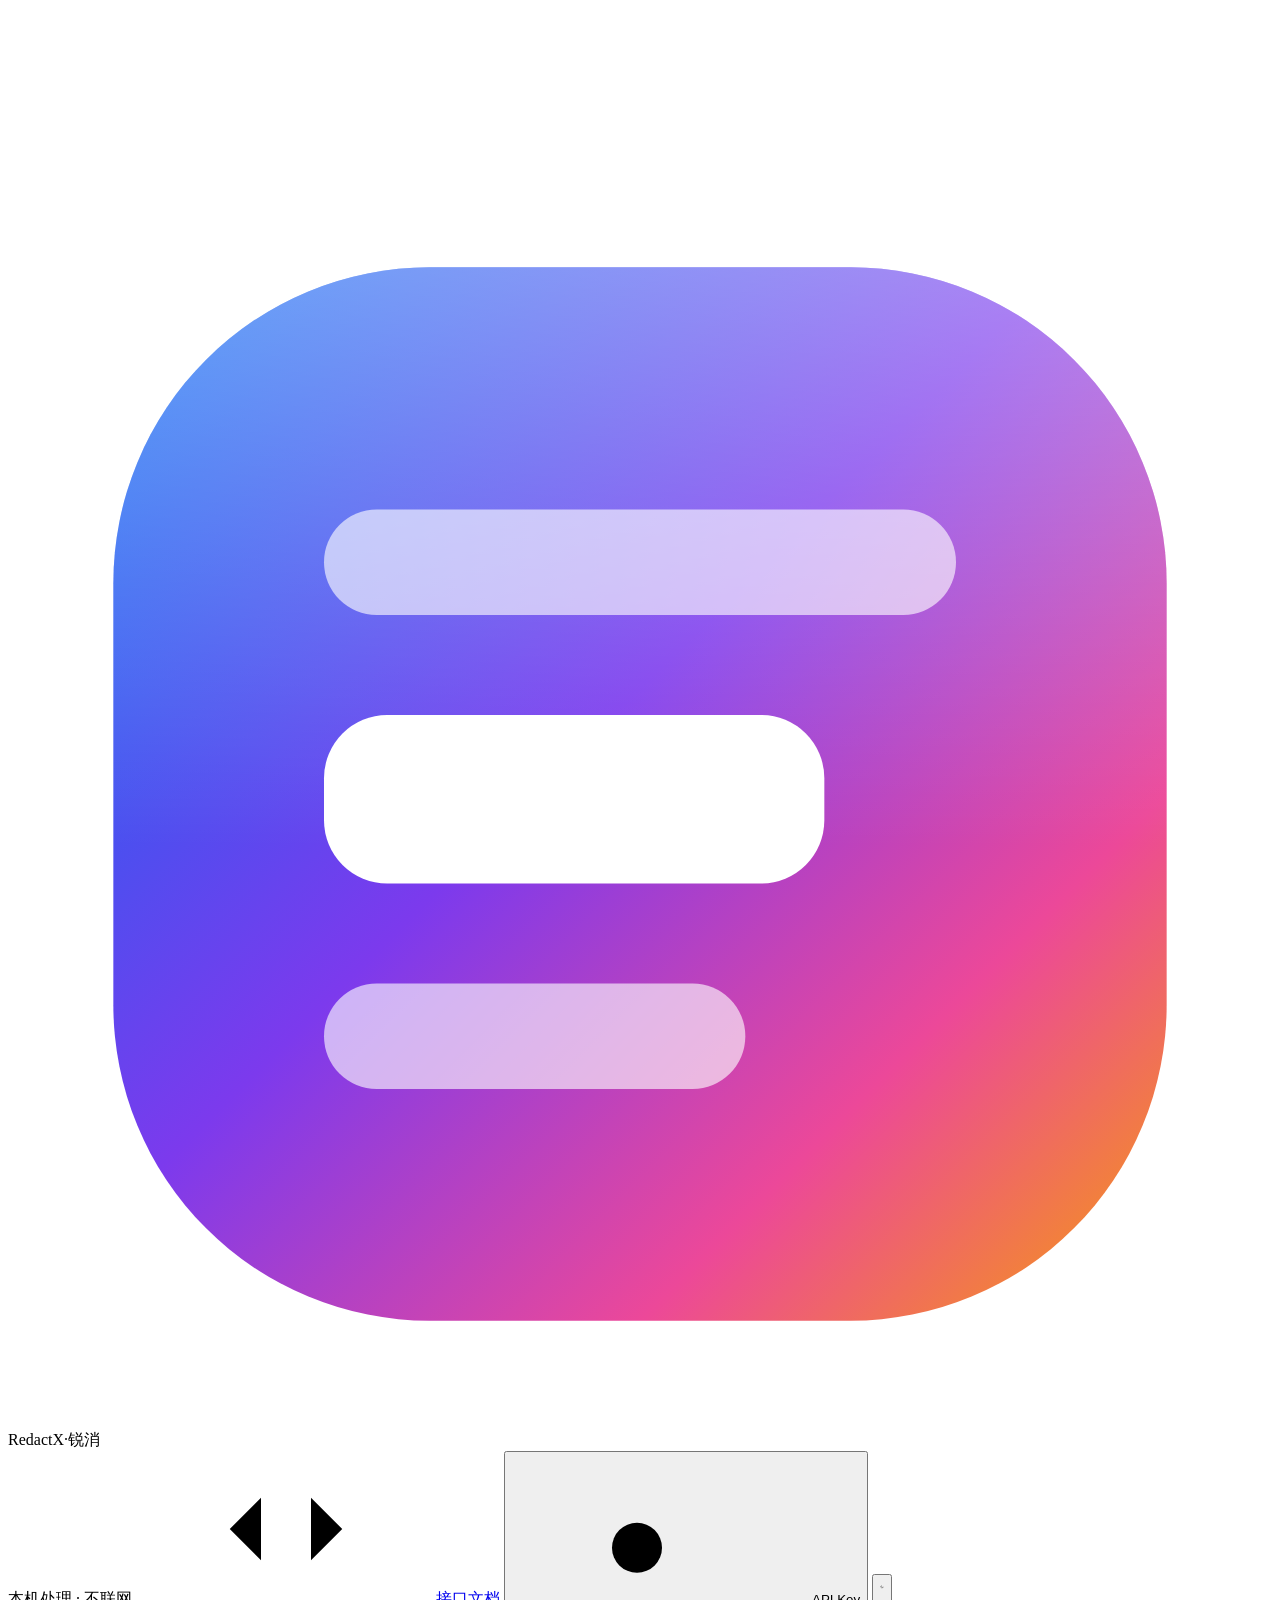
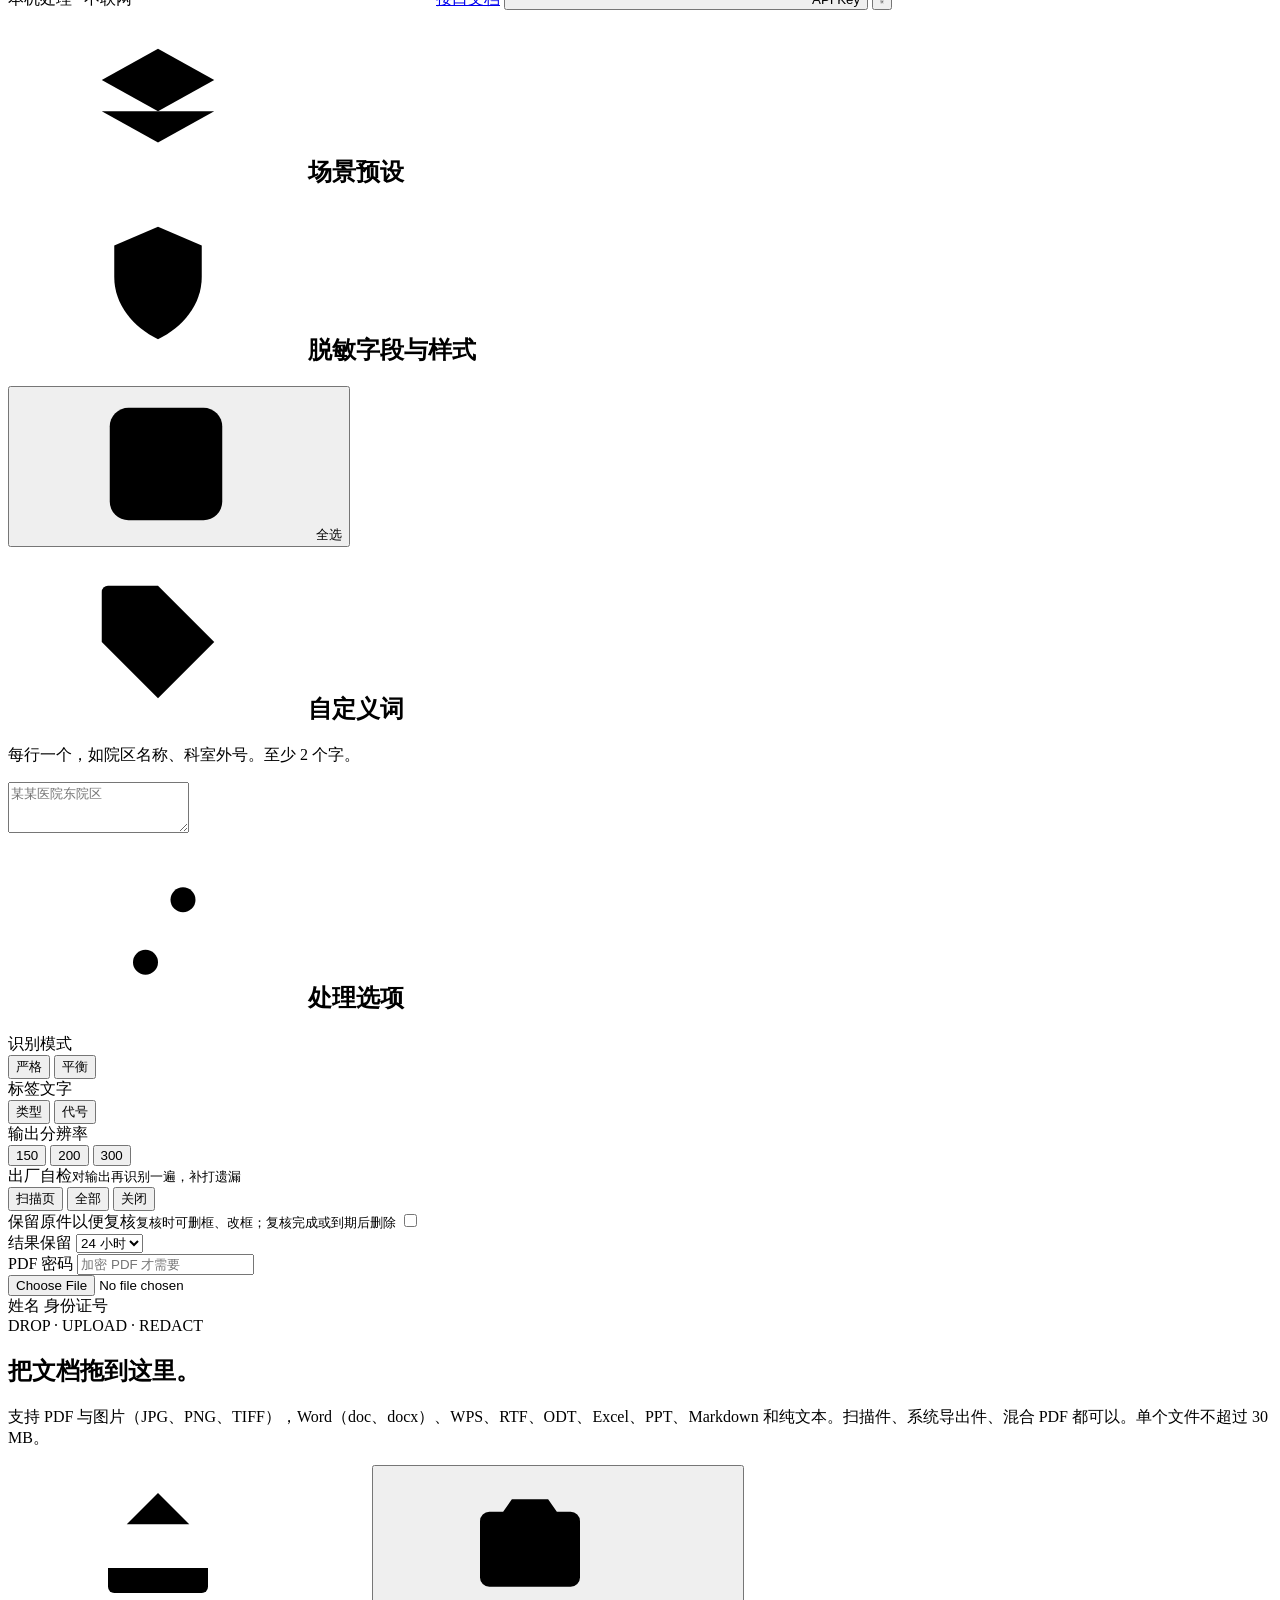
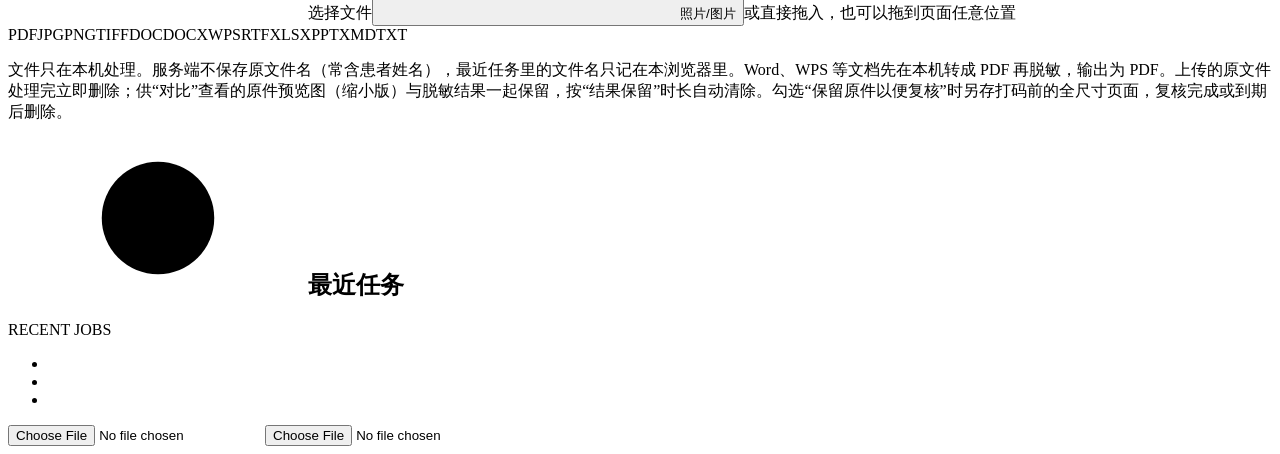
==== web/index.html @ d329d350 "复核栏：快捷键、更多两个小图标移到最右侧 Co-Authored-By: Claude Opus 5.5 <noreply@anthropic.com>" ====
<!doctype html>
<html lang="zh-CN">
<head>
<meta charset="utf-8">
<meta name="viewport" content="width=device-width,initial-scale=1">
<title>锐消 RedactX</title>
<link rel="icon" href="data:image/svg+xml,%3Csvg viewBox='0 0 24 24' xmlns='http://www.w3.org/2000/svg'%3E%3Cdefs%3E%3ClinearGradient id='f-g' x1='2' y1='2' x2='22' y2='22' gradientUnits='userSpaceOnUse'%3E%3Cstop offset='0' stop-color='%230070F3'/%3E%3Cstop offset='.45' stop-color='%237C3AED'/%3E%3Cstop offset='.75' stop-color='%23EC4899'/%3E%3Cstop offset='1' stop-color='%23F59E0B'/%3E%3C/linearGradient%3E%3ClinearGradient id='f-s' x1='12' y1='2' x2='12' y2='13' gradientUnits='userSpaceOnUse'%3E%3Cstop offset='0' stop-color='%23fff' stop-opacity='.38'/%3E%3Cstop offset='1' stop-color='%23fff' stop-opacity='0'/%3E%3C/linearGradient%3E%3C/defs%3E%3Crect x='2' y='2' width='20' height='20' rx='6' fill='url(%23f-g)'/%3E%3Crect x='2' y='2' width='20' height='20' rx='6' fill='url(%23f-s)'/%3E%3Crect x='6' y='6.6' width='12' height='2' rx='1' fill='%23fff' fill-opacity='.62'/%3E%3Crect x='6' y='10.5' width='9.5' height='3.2' rx='1.2' fill='%23fff'/%3E%3Crect x='6' y='15.6' width='8' height='2' rx='1' fill='%23fff' fill-opacity='.62'/%3E%3C/svg%3E">
<script src="/static/theme.js"></script>
<link rel="stylesheet" href="/static/app.css">
</head>
<body>
<!-- 图标：线条风格，随文字颜色变化，不加载外部资源 -->
<svg class="sprite" aria-hidden="true" focusable="false"><defs>
  <symbol id="i-layers" viewBox="0 0 24 24"><path d="M12 3 3 8l9 5 9-5-9-5Z"/><path d="m3 13 9 5 9-5"/></symbol>
  <symbol id="i-shield" viewBox="0 0 24 24"><path d="M12 3 5 6v5c0 4.5 3 8 7 10 4-2 7-5.5 7-10V6l-7-3Z"/><path d="M9 12h6"/></symbol>
  <symbol id="i-tag" viewBox="0 0 24 24"><path d="M3 12V4a1 1 0 0 1 1-1h8l9 9-9 9-9-9Z"/><circle cx="7.5" cy="7.5" r="1.5"/></symbol>
  <symbol id="i-sliders" viewBox="0 0 24 24"><path d="M4 7h10M18 7h2M4 17h4M12 17h8"/><circle cx="16" cy="7" r="2"/><circle cx="10" cy="17" r="2"/></symbol>
  <symbol id="i-chart" viewBox="0 0 24 24"><path d="M5 20V11M12 20V5M19 20v-6M3 20h18"/></symbol>
  <symbol id="i-file" viewBox="0 0 24 24"><path d="M14 3H6a1 1 0 0 0-1 1v16a1 1 0 0 0 1 1h12a1 1 0 0 0 1-1V8l-5-5Z"/><path d="M14 3v5h5"/></symbol>
  <symbol id="i-clock" viewBox="0 0 24 24"><circle cx="12" cy="12" r="9"/><path d="M12 7v5l3 2"/></symbol>
  <symbol id="i-key" viewBox="0 0 24 24"><circle cx="8" cy="15" r="4"/><path d="m11 12 9-9M17 6l3 3M15 8l2 2"/></symbol>
  <symbol id="i-code" viewBox="0 0 24 24"><path d="m8 7-5 5 5 5M16 7l5 5-5 5"/></symbol>
  <symbol id="i-check-all" viewBox="0 0 24 24"><rect x="3" y="3" width="18" height="18" rx="3"/><path d="m8 12 3 3 5-6"/></symbol>
  <symbol id="i-square" viewBox="0 0 24 24"><rect x="3" y="3" width="18" height="18" rx="3"/></symbol>
  <symbol id="i-minus-square" viewBox="0 0 24 24"><rect x="3" y="3" width="18" height="18" rx="3"/><path d="M8 12h8"/></symbol>
  <symbol id="i-upload" viewBox="0 0 24 24"><path d="M12 16V4M7 9l5-5 5 5"/><path d="M4 16v3a1 1 0 0 0 1 1h14a1 1 0 0 0 1-1v-3"/></symbol>
  <symbol id="i-file-plus" viewBox="0 0 24 24"><path d="M14 3H6a1 1 0 0 0-1 1v16a1 1 0 0 0 1 1h12a1 1 0 0 0 1-1V8l-5-5Z"/><path d="M12 11v6M9 14h6"/></symbol>
  <symbol id="i-trash" viewBox="0 0 24 24"><path d="M4 7h16M9 7V4h6v3M6 7l1 13h10l1-13"/></symbol>
  <symbol id="i-download" viewBox="0 0 24 24"><path d="M12 4v12M7 11l5 5 5-5"/><path d="M4 20h16"/></symbol>
  <symbol id="i-eye" viewBox="0 0 24 24"><path d="M2 12s3.5-7 10-7 10 7 10 7-3.5 7-10 7S2 12 2 12Z"/><circle cx="12" cy="12" r="3"/></symbol>
  <symbol id="i-x" viewBox="0 0 24 24"><path d="M6 6l12 12M18 6 6 18"/></symbol>
  <symbol id="i-check" viewBox="0 0 24 24"><path d="m5 12 5 5 9-10"/></symbol>
  <symbol id="i-chev-left" viewBox="0 0 24 24"><path d="m15 6-6 6 6 6"/></symbol>
  <symbol id="i-chev-right" viewBox="0 0 24 24"><path d="m9 6 6 6-6 6"/></symbol>
  <symbol id="i-split" viewBox="0 0 24 24"><path d="m8 8-4 4 4 4M16 8l4 4-4 4"/></symbol>
  <symbol id="i-zoom-in" viewBox="0 0 24 24"><circle cx="11" cy="11" r="7"/><path d="m20 20-4-4M8 11h6M11 8v6"/></symbol>
  <symbol id="i-zoom-out" viewBox="0 0 24 24"><circle cx="11" cy="11" r="7"/><path d="m20 20-4-4M8 11h6"/></symbol>
  <symbol id="i-hand" viewBox="0 0 24 24"><path d="M8 13V5.5a1.5 1.5 0 0 1 3 0V12M11 11.5V4a1.5 1.5 0 0 1 3 0v7.5M14 11.5V5.5a1.5 1.5 0 0 1 3 0V13M17 9.5a1.5 1.5 0 0 1 3 0V15a6 6 0 0 1-6 6h-1.5a6 6 0 0 1-5-2.7L4.2 14a1.6 1.6 0 0 1 2.6-1.8L8 13.5"/></symbol>
  <symbol id="i-edit" viewBox="0 0 24 24"><path d="M4 20h4L18.5 9.5a2.1 2.1 0 0 0-3-3L5 17v3zM13.5 8.5l3 3"/></symbol>
  <symbol id="i-keyboard" viewBox="0 0 24 24"><rect x="3" y="6" width="18" height="12" rx="2"/><path d="M7 10h.01M11 10h.01M15 10h.01M7 14h10"/></symbol>
  <symbol id="i-more" viewBox="0 0 24 24"><path d="M6 12h.01M12 12h.01M18 12h.01" stroke-width="2.6"/></symbol>
  <symbol id="i-lock" viewBox="0 0 24 24"><rect x="5" y="11" width="14" height="9" rx="2"/><path d="M8 11V8a4 4 0 0 1 8 0v3"/></symbol>
  <symbol id="i-plus-square" viewBox="0 0 24 24"><rect x="4" y="4" width="16" height="16" rx="2"/><path d="M12 8.5v7M8.5 12h7"/></symbol>
  <symbol id="i-camera" viewBox="0 0 24 24"><path d="M4 8.5A1.5 1.5 0 0 1 5.5 7h2.2l1.4-2h5.8l1.4 2h2.2A1.5 1.5 0 0 1 20 8.5v9a1.5 1.5 0 0 1-1.5 1.5h-13A1.5 1.5 0 0 1 4 17.5z"/><circle cx="12" cy="12.5" r="3.5"/></symbol>
  <symbol id="i-image" viewBox="0 0 24 24"><rect x="4" y="5" width="16" height="14" rx="2"/><circle cx="9" cy="10" r="1.6"/><path d="M20 16l-4.5-4.5L8 19"/></symbol>
  <symbol id="i-fit" viewBox="0 0 24 24"><path d="M4 9V5a1 1 0 0 1 1-1h4M15 4h4a1 1 0 0 1 1 1v4M20 15v4a1 1 0 0 1-1 1h-4M9 20H5a1 1 0 0 1-1-1v-4"/></symbol>
</defs></svg>
<header class="topbar">
  <div class="brand">
    <svg class="mark" aria-hidden="true" viewBox="0 0 24 24"><defs><linearGradient id="rxl-g" x1="2" y1="2" x2="22" y2="22" gradientUnits="userSpaceOnUse"><stop offset="0" stop-color="#0070F3"/><stop offset=".45" stop-color="#7C3AED"/><stop offset=".75" stop-color="#EC4899"/><stop offset="1" stop-color="#F59E0B"/></linearGradient><linearGradient id="rxl-s" x1="12" y1="2" x2="12" y2="13" gradientUnits="userSpaceOnUse"><stop offset="0" stop-color="#fff" stop-opacity=".38"/><stop offset="1" stop-color="#fff" stop-opacity="0"/></linearGradient></defs><rect x="2" y="2" width="20" height="20" rx="6" fill="url(#rxl-g)"/><rect x="2" y="2" width="20" height="20" rx="6" fill="url(#rxl-s)"/><rect x="6" y="6.6" width="12" height="2" rx="1" fill="#fff" fill-opacity=".62"/><rect x="6" y="10.5" width="9.5" height="3.2" rx="1.2" fill="#fff"/><rect x="6" y="15.6" width="8" height="2" rx="1" fill="#fff" fill-opacity=".62"/></svg>
    <span class="brand-name">RedactX</span><span class="brand-dot" aria-hidden="true">·</span><span class="brand-name">锐消</span><span class="brand-ver num" id="brand-ver" hidden></span>
  </div>
  <div class="topbar-right">
    <span class="chip-local" title="所有识别与打码都在这台机器上完成，不调用外部模型"><i></i>本机处理 · 不联网</span>
    <a class="toplink" href="/docs" target="_blank" rel="noopener" aria-label="接口文档" title="接口文档"><svg class="ic" aria-hidden="true"><use href="#i-code"/></svg><span class="tl-text">接口文档</span></a>
    <button class="nav-btn" id="btn-key" type="button" aria-label="API Key"><svg class="ic" aria-hidden="true"><use href="#i-key"/></svg><i class="key-dot" aria-hidden="true"></i><span id="btn-key-text" class="tl-text">API Key</span></button>
    <button class="theme-btn" id="btn-theme" type="button" aria-label="切换到深色主题" title="切换到深色主题">
      <svg class="i-moon" viewBox="0 0 24 24" fill="none" stroke="currentColor" stroke-width="1.8" stroke-linecap="round" stroke-linejoin="round" aria-hidden="true"><path d="M20 14.5A8 8 0 0 1 9.5 4a8 8 0 1 0 10.5 10.5Z"/></svg>
      <svg class="i-sun" viewBox="0 0 24 24" fill="none" stroke="currentColor" stroke-width="1.8" stroke-linecap="round" aria-hidden="true"><circle cx="12" cy="12" r="4"/><path d="M12 2.5v2M12 19.5v2M4.2 4.2l1.4 1.4M18.4 18.4l1.4 1.4M2.5 12h2M19.5 12h2M4.2 19.8l1.4-1.4M18.4 5.6l1.4-1.4"/></svg>
    </button>
  </div>
</header>

<div class="layout">
  <aside class="settings" aria-label="脱敏设置">
    <section class="panel">
      <h2 data-eyebrow="PRESET"><svg class="ic" aria-hidden="true"><use href="#i-layers"/></svg>场景预设</h2>
      <div class="presets" id="presets" role="radiogroup" aria-label="场景预设" aria-busy="true"><div class="sk-preset" aria-hidden="true"><span class="skel sk-bar"></span><span class="skel sk-line w60"></span><span class="skel sk-line w90"></span></div><div class="sk-preset" aria-hidden="true"><span class="skel sk-bar"></span><span class="skel sk-line w60"></span><span class="skel sk-line w90"></span></div><div class="sk-preset" aria-hidden="true"><span class="skel sk-bar"></span><span class="skel sk-line w60"></span><span class="skel sk-line w90"></span></div><div class="sk-preset" aria-hidden="true"><span class="skel sk-bar"></span><span class="skel sk-line w60"></span><span class="skel sk-line w90"></span></div></div>
    </section>

    <section class="panel">
      <div class="panel-head">
        <h2 data-eyebrow="FIELDS"><svg class="ic" aria-hidden="true"><use href="#i-shield"/></svg>脱敏字段与样式</h2>
        <div class="mini-actions"><button type="button" id="sel-toggle"><svg class="ic" aria-hidden="true"><use href="#i-check-all"/></svg><span class="lb">全选</span></button></div>
      </div>
      <div id="entity-groups" aria-busy="true"><div class="sk-group" aria-hidden="true"><span class="skel sk-line w30"></span><div class="sk-ent"><span class="skel sk-box"></span><span class="skel sk-line w70"></span><span class="skel sk-pill"></span></div><div class="sk-ent"><span class="skel sk-box"></span><span class="skel sk-line w55"></span><span class="skel sk-pill"></span></div><div class="sk-ent"><span class="skel sk-box"></span><span class="skel sk-line w75"></span><span class="skel sk-pill"></span></div><div class="sk-ent"><span class="skel sk-box"></span><span class="skel sk-line w45"></span><span class="skel sk-pill"></span></div><div class="sk-ent"><span class="skel sk-box"></span><span class="skel sk-line w60"></span><span class="skel sk-pill"></span></div><div class="sk-ent"><span class="skel sk-box"></span><span class="skel sk-line w70"></span><span class="skel sk-pill"></span></div><div class="sk-ent"><span class="skel sk-box"></span><span class="skel sk-line w50"></span><span class="skel sk-pill"></span></div><div class="sk-ent"><span class="skel sk-box"></span><span class="skel sk-line w65"></span><span class="skel sk-pill"></span></div></div></div>
    </section>

    <section class="panel">
      <h2 data-eyebrow="CUSTOM"><svg class="ic" aria-hidden="true"><use href="#i-tag"/></svg><label for="custom-words">自定义词</label></h2>
      <p class="hint">每行一个，如院区名称、科室外号。至少 2 个字。</p>
      <textarea id="custom-words" rows="3" placeholder="某某医院东院区"></textarea>
    </section>

    <section class="panel">
      <h2 data-eyebrow="OPTIONS"><svg class="ic" aria-hidden="true"><use href="#i-sliders"/></svg>处理选项</h2>
      <div class="opt-row">
        <span class="opt-label">识别模式</span>
        <div class="seg" id="seg-mode" role="radiogroup" aria-label="识别模式">
          <button type="button" data-v="strict" role="radio">严格</button>
          <button type="button" data-v="balanced" role="radio">平衡</button>
        </div>
      </div>
      <div class="opt-row">
        <span class="opt-label">标签文字</span>
        <div class="seg" id="seg-label" role="radiogroup" aria-label="标签文字">
          <button type="button" data-v="type" role="radio">类型</button>
          <button type="button" data-v="alias" role="radio">代号</button>
        </div>
      </div>
      <div class="opt-row">
        <span class="opt-label">输出分辨率</span>
        <div class="seg" id="seg-dpi" role="radiogroup" aria-label="输出分辨率">
          <button type="button" data-v="150" role="radio">150</button>
          <button type="button" data-v="200" role="radio">200</button>
          <button type="button" data-v="300" role="radio">300</button>
        </div>
      </div>
      <div class="opt-row stack">
        <span class="opt-label">出厂自检<small>对输出再识别一遍，补打遗漏</small></span>
        <div class="seg" id="seg-verify" role="radiogroup" aria-label="出厂自检">
          <button type="button" data-v="auto" role="radio" title="只自检扫描页；文字层页自检要多花数倍时间">扫描页</button>
          <button type="button" data-v="on" role="radio" title="所有页都自检">全部</button>
          <button type="button" data-v="off" role="radio">关闭</button>
        </div>
      </div>
      <label class="opt-row switch-row" for="opt-keep">
        <span class="opt-label">保留原件以便复核<small>复核时可删框、改框；复核完成或到期后删除</small></span>
        <input type="checkbox" id="opt-keep" class="switch">
      </label>
      <div class="opt-row">
        <label class="opt-label" for="opt-retention">结果保留</label>
        <select id="opt-retention">
          <option value="1">1 小时</option>
          <option value="24" selected>24 小时</option>
          <option value="72">3 天</option>
        </select>
      </div>
      <div class="opt-row">
        <label class="opt-label" for="opt-password">PDF 密码</label>
        <input type="password" id="opt-password" autocomplete="off" placeholder="加密 PDF 才需要">
      </div>
    </section>
  </aside>

  <main class="workspace">
    <section id="drop" class="dropzone" tabindex="0" aria-label="上传文件">
      <input type="file" id="file" class="file-input" tabindex="-1" accept=".pdf,.jpg,.jpeg,.png,.tif,.tiff,.bmp,.webp,.doc,.docx,.wps,.rtf,.odt,.xls,.xlsx,.et,.ods,.ppt,.pptx,.dps,.odp,.md,.markdown,.txt,application/pdf,image/*">
      <div class="drop-art" aria-hidden="true">
        <div class="sheet">
          <span class="ln w80"></span>
          <span class="ln w40"></span><span class="pill">姓名</span>
          <span class="ln w60"></span>
          <span class="ln w30"></span><span class="pill">身份证号</span>
          <span class="ln w70"></span>
          <span class="ln w50"></span><span class="hatch"></span>
        </div>
      </div>
      <div class="mesh" aria-hidden="true"></div>
      <div class="drop-text">
        <span class="eyebrow">DROP · UPLOAD · REDACT</span>
        <h1>把文档拖到这里。</h1>
        <p>支持 PDF 与图片（JPG、PNG、TIFF），Word（doc、docx）、WPS、RTF、ODT、Excel、PPT、Markdown 和纯文本。扫描件、系统导出件、混合 PDF 都可以。单个文件不超过 <span id="max-mb" class="num">30</span> MB。</p>
        <div class="cta-row"><label for="file" id="pick" class="btn primary lg" role="button" tabindex="0"><svg class="ic" aria-hidden="true"><use href="#i-upload"/></svg>选择文件</label><button type="button" id="pick-img" class="btn lg touch-only" aria-haspopup="dialog"><svg class="ic" aria-hidden="true"><use href="#i-camera"/></svg>照片/图片</button><span class="cta-hint">或直接拖入，也可以拖到页面任意位置</span></div>
        <div class="formats" aria-hidden="true"><span>PDF</span><span>JPG</span><span>PNG</span><span>TIFF</span><span>DOC</span><span>DOCX</span><span>WPS</span><span>RTF</span><span>XLSX</span><span>PPTX</span><span>MD</span><span>TXT</span></div>
        <p class="drop-note">文件只在本机处理。服务端不保存原文件名（常含患者姓名），最近任务里的文件名只记在本浏览器里。Word、WPS 等文档先在本机转成 PDF 再脱敏，输出为 PDF。上传的原文件处理完立即删除；供“对比”查看的原件预览图（缩小版）与脱敏结果一起保留，按“结果保留”时长自动清除。勾选“保留原件以便复核”时另存打码前的全尺寸页面，复核完成或到期后删除。</p>
      </div>
    </section>

    <section id="job" class="job" hidden>
      <div class="job-head">
        <div class="job-title">
          <span class="file-kind" id="job-kind">PDF</span>
          <div class="job-info">
            <div class="job-name" id="job-name">—</div>
            <div class="job-meta" id="job-meta">—</div>
          </div>
        </div>
        <div class="job-actions">
          <button type="button" class="btn ghost" id="btn-new"><svg class="ic" aria-hidden="true"><use href="#i-file-plus"/></svg>处理新文件</button>
          <button type="button" class="btn ghost danger" id="btn-delete" hidden><svg class="ic" aria-hidden="true"><use href="#i-trash"/></svg>删除结果</button>
          <a class="btn primary" id="btn-download" hidden><svg class="ic" aria-hidden="true"><use href="#i-download"/></svg>下载脱敏文件</a>
        </div>
      </div>

      <div class="progress" id="progress">
        <div class="progress-bar"><span id="progress-fill"></span></div>
        <div class="progress-text"><span id="progress-msg">上传中</span><span id="progress-pct" class="num">0%</span></div>
      </div>

      <div class="alert" id="job-error" role="alert" hidden></div>

      <div class="result" id="result" hidden>
        <div class="viewer-bar">
          <div class="seg" id="seg-view" role="radiogroup" aria-label="查看方式">
            <button type="button" data-v="compare" role="radio">对比</button>
            <button type="button" data-v="after" role="radio">脱敏后</button>
            <button type="button" data-v="before" role="radio">原件</button>
          </div>
          <label class="check-inline"><input type="checkbox" id="show-boxes" checked> 显示遮盖框</label>
          <button type="button" class="btn ghost sm" id="btn-review" aria-pressed="false"><svg class="ic" aria-hidden="true"><use href="#i-edit"/></svg>复核</button>
          <div class="pager">
            <button type="button" class="icon-btn" id="pg-prev" aria-label="上一页"><svg class="ic" aria-hidden="true"><use href="#i-chev-left"/></svg></button>
            <span class="num" id="pg-label">1 / 1</span>
            <button type="button" class="icon-btn" id="pg-next" aria-label="下一页"><svg class="ic" aria-hidden="true"><use href="#i-chev-right"/></svg></button>
          </div>
        </div>
        <div class="review-bar" id="review-bar" hidden>
          <div class="rv-row">
            <div class="rv-status">
              <span class="rv-mode" id="rv-mode" tabindex="0"><svg class="ic" aria-hidden="true"><use href="#i-edit"/></svg><span id="rv-mode-text">可删改</span></span>
              <span class="rv-hint" id="rv-hint"></span>
              <span class="rv-dirty" id="rv-dirty" aria-live="polite"></span>
            </div>
          </div>
          <div class="rv-row rv-row2">
            <label class="rv-type"><span id="rv-type-label">新框类型</span><select id="rv-type"></select></label>
            <button type="button" class="btn ghost sm danger" id="rv-del" aria-disabled="true"><svg class="ic" aria-hidden="true"><use href="#i-trash"/></svg>删除所选</button>
            <span class="rv-break" aria-hidden="true"></span>
            <button type="button" class="btn ghost sm" id="rv-finish" aria-label="完成复核" hidden title="删除为复核保留的打码前页面；之后只能加框，不能再删框、改框"><svg class="ic" aria-hidden="true"><use href="#i-check-all"/></svg><span class="rv-fin-text">完成复核</span></button>
            <span class="rv-sep" aria-hidden="true"></span>
            <button type="button" class="btn ghost sm" id="rv-cancel"><svg class="ic" aria-hidden="true"><use href="#i-x"/></svg>放弃修改</button>
            <button type="button" class="btn primary sm" id="rv-save" aria-label="保存并重新打码" disabled><svg class="ic" aria-hidden="true"><use href="#i-check"/></svg><span>保存<span class="rv-long">并重新打码</span></span></button>
            <button type="button" class="icon-btn sm" id="rv-keys" aria-label="快捷键" aria-haspopup="dialog" aria-expanded="false" title="快捷键"><svg class="ic" aria-hidden="true"><use href="#i-keyboard"/></svg></button>
            <button type="button" class="icon-btn sm" id="rv-more" aria-label="更多操作" aria-haspopup="menu" aria-expanded="false" title="更多操作"><svg class="ic" aria-hidden="true"><use href="#i-more"/></svg></button>
          </div>
          <div class="rv-pop" id="rv-keys-pop" role="dialog" aria-label="复核快捷键" hidden>
            <dl class="kbd-list">
              <dt>拖动</dt><dd>画新框</dd>
              <dt>点选</dt><dd>选中框，拖动移动、右下角调整大小</dd>
              <dt><kbd>Tab</kbd> <kbd>⇧</kbd><kbd>Tab</kbd></dt><dd>切换本页的框</dd>
              <dt><kbd>[</kbd> <kbd>]</kbd></dt><dd>切换类型（选中框时改它的类型）</dd>
              <dt><kbd>←</kbd><kbd>→</kbd><kbd>↑</kbd><kbd>↓</kbd></dt><dd>微调所选框，按住 <kbd>⇧</kbd> 移动更多</dd>
              <dt><kbd>Delete</kbd></dt><dd>删除所选框</dd>
              <dt><kbd>Esc</kbd></dt><dd>取消选择</dd>
              <dt><kbd>⌘</kbd>/<kbd>Ctrl</kbd> <kbd>S</kbd></dt><dd>保存并重新打码</dd>
            </dl>
          </div>
          <div class="rv-pop rv-menu" id="rv-more-pop" role="menu" aria-label="更多操作" hidden>
            <button type="button" role="menuitem" id="rv-export" hidden><svg class="ic" aria-hidden="true"><use href="#i-download"/></svg><span>导出标注<small>打码前的原始页面与复核后的框（COCO 格式），供训练检测模型；含真实内容</small></span></button>
          </div>
        </div>
        <div class="viewer-wrap">
          <div class="thumbs" id="thumbs" aria-label="页面缩略图"></div>
          <div class="viewer-pane">
            <div class="viewer" id="viewer">
              <div class="stage" id="stage" role="img" aria-label="页面预览：左侧原件，右侧脱敏后">
                <img id="img-after" alt="">
                <div class="before-clip" id="before-clip"><img id="img-before" alt=""></div>
                <div class="after-mask" aria-hidden="true"></div>
                <span class="cmp-label cmp-l" aria-hidden="true">原件</span><span class="cmp-label cmp-r" aria-hidden="true">脱敏后</span>
                <div class="boxes" id="boxes"></div>
                <div class="handle" id="handle" role="slider" aria-label="对比分隔线" tabindex="0" aria-valuemin="0" aria-valuemax="100" aria-valuenow="50"><span class="grip"><svg class="ic" aria-hidden="true"><use href="#i-split"/></svg></span></div>
              </div>
            </div>
            <div class="stage-loader" aria-live="polite"><span class="spinner" aria-hidden="true"><i></i><i></i><i></i><i></i><i></i><i></i><i></i><i></i><i></i><i></i><i></i><i></i></span><span id="stage-loader-text">正在加载页面</span></div>
            <div class="zoombar" role="toolbar" aria-label="缩放" title="⌘ / Ctrl + 滚轮或双指捏合缩放">
              <button type="button" id="zoom-out" aria-label="缩小"><svg class="ic" aria-hidden="true"><use href="#i-zoom-out"/></svg></button>
              <button type="button" id="zoom-level" class="num" aria-label="恢复为适应窗口">100%</button>
              <button type="button" id="zoom-in" aria-label="放大"><svg class="ic" aria-hidden="true"><use href="#i-zoom-in"/></svg></button>
              <span class="zsep" aria-hidden="true"></span>
              <button type="button" id="pan-tool" aria-pressed="false" aria-label="拖动画布" title="拖动画布（H；按住空格临时拖动）"><svg class="ic" aria-hidden="true"><use href="#i-hand"/></svg></button>
              <button type="button" id="zoom-fit" class="zfit" aria-label="适应窗口"><svg class="ic" aria-hidden="true"><use href="#i-fit"/></svg>适应</button>
            </div>
          </div>
          <aside class="summary" id="summary" aria-label="识别结果">
            <div class="sum-head">
              <h3><svg class="ic" aria-hidden="true"><use href="#i-chart"/></svg><span class="sum-title">遮盖统计</span></h3>
              <span class="sum-mini num" id="sum-mini"></span>
              <button type="button" class="sum-toggle" id="sum-toggle" aria-expanded="true" aria-controls="sum-body" aria-label="收起遮盖统计" title="收起遮盖统计"><svg class="ic" aria-hidden="true"><use href="#i-chev-right"/></svg></button>
            </div>
            <div class="sum-body" id="sum-body">
            <div class="total"><span class="num" id="sum-total">0</span> 处 · <span class="num" id="sum-pages">0</span> 页</div>
            <ul class="counts" id="counts"></ul>
            <h3><svg class="ic" aria-hidden="true"><use href="#i-file"/></svg>本页</h3>
            <ul class="page-items" id="page-items"></ul>
            <p class="hint" id="sum-foot"></p>
            </div>
          </aside>
        </div>
      </div>
    </section>

    <section class="history" id="history-wrap">
      <div class="history-head"><h2><svg class="ic" aria-hidden="true"><use href="#i-clock"/></svg>最近任务</h2><span class="eyebrow">RECENT JOBS</span></div>
      <ul id="history" aria-busy="true"><li class="sk-hist" aria-hidden="true"><span class="skel sk-line w80"></span><span class="sk-col"><span class="skel sk-line w50"></span><span class="skel sk-line w30"></span></span><span class="skel sk-pill"></span></li><li class="sk-hist" aria-hidden="true"><span class="skel sk-line w80"></span><span class="sk-col"><span class="skel sk-line w50"></span><span class="skel sk-line w30"></span></span><span class="skel sk-pill"></span></li><li class="sk-hist" aria-hidden="true"><span class="skel sk-line w80"></span><span class="sk-col"><span class="skel sk-line w50"></span><span class="skel sk-line w30"></span></span><span class="skel sk-pill"></span></li></ul>
    </section>
  </main>
</div>

<dialog id="dlg-photo" class="bottom-sheet" aria-labelledby="photo-title">
  <form method="dialog">
    <h3 id="photo-title">上传照片或图片</h3>
    <div class="sheet-actions">
      <label for="file-cam" class="sheet-item" role="button" tabindex="0"><svg class="ic" aria-hidden="true"><use href="#i-camera"/></svg><span>拍照<small>用后置摄像头拍摄病案</small></span></label>
      <label for="file-img" class="sheet-item" role="button" tabindex="0"><svg class="ic" aria-hidden="true"><use href="#i-image"/></svg><span>从相册选择<small>选取已拍好的照片或扫描图片</small></span></label>
    </div>
    <button class="btn ghost sheet-cancel" value="cancel">取消</button>
  </form>
</dialog>
<input type="file" id="file-cam" class="file-input" tabindex="-1" accept="image/*" capture="environment">
<input type="file" id="file-img" class="file-input" tabindex="-1" accept="image/*">

<dialog id="dlg-key">
  <form method="dialog">
    <h3><svg class="ic" aria-hidden="true"><use href="#i-key"/></svg>API Key</h3>
    <p class="hint" id="key-hint">服务设置了 API Key 时才需填写，只存本浏览器。</p>
    <input type="password" id="key-input" autocomplete="off" aria-label="API Key">
    <div class="dlg-actions"><button class="btn ghost danger key-clear" value="clear" id="key-clear" hidden><svg class="ic" aria-hidden="true"><use href="#i-x"/></svg>退出</button><button class="btn ghost" value="cancel"><svg class="ic" aria-hidden="true"><use href="#i-x"/></svg>取消</button><button class="btn primary" value="ok" id="key-save"><svg class="ic" aria-hidden="true"><use href="#i-check"/></svg>保存</button></div>
  </form>
</dialog>

<div class="toast" id="toast" role="status" aria-live="polite"></div>
<script src="/static/dom.js"></script>
<script src="/static/ui.js"></script>
<script src="/static/app.js"></script>
</body>
</html>
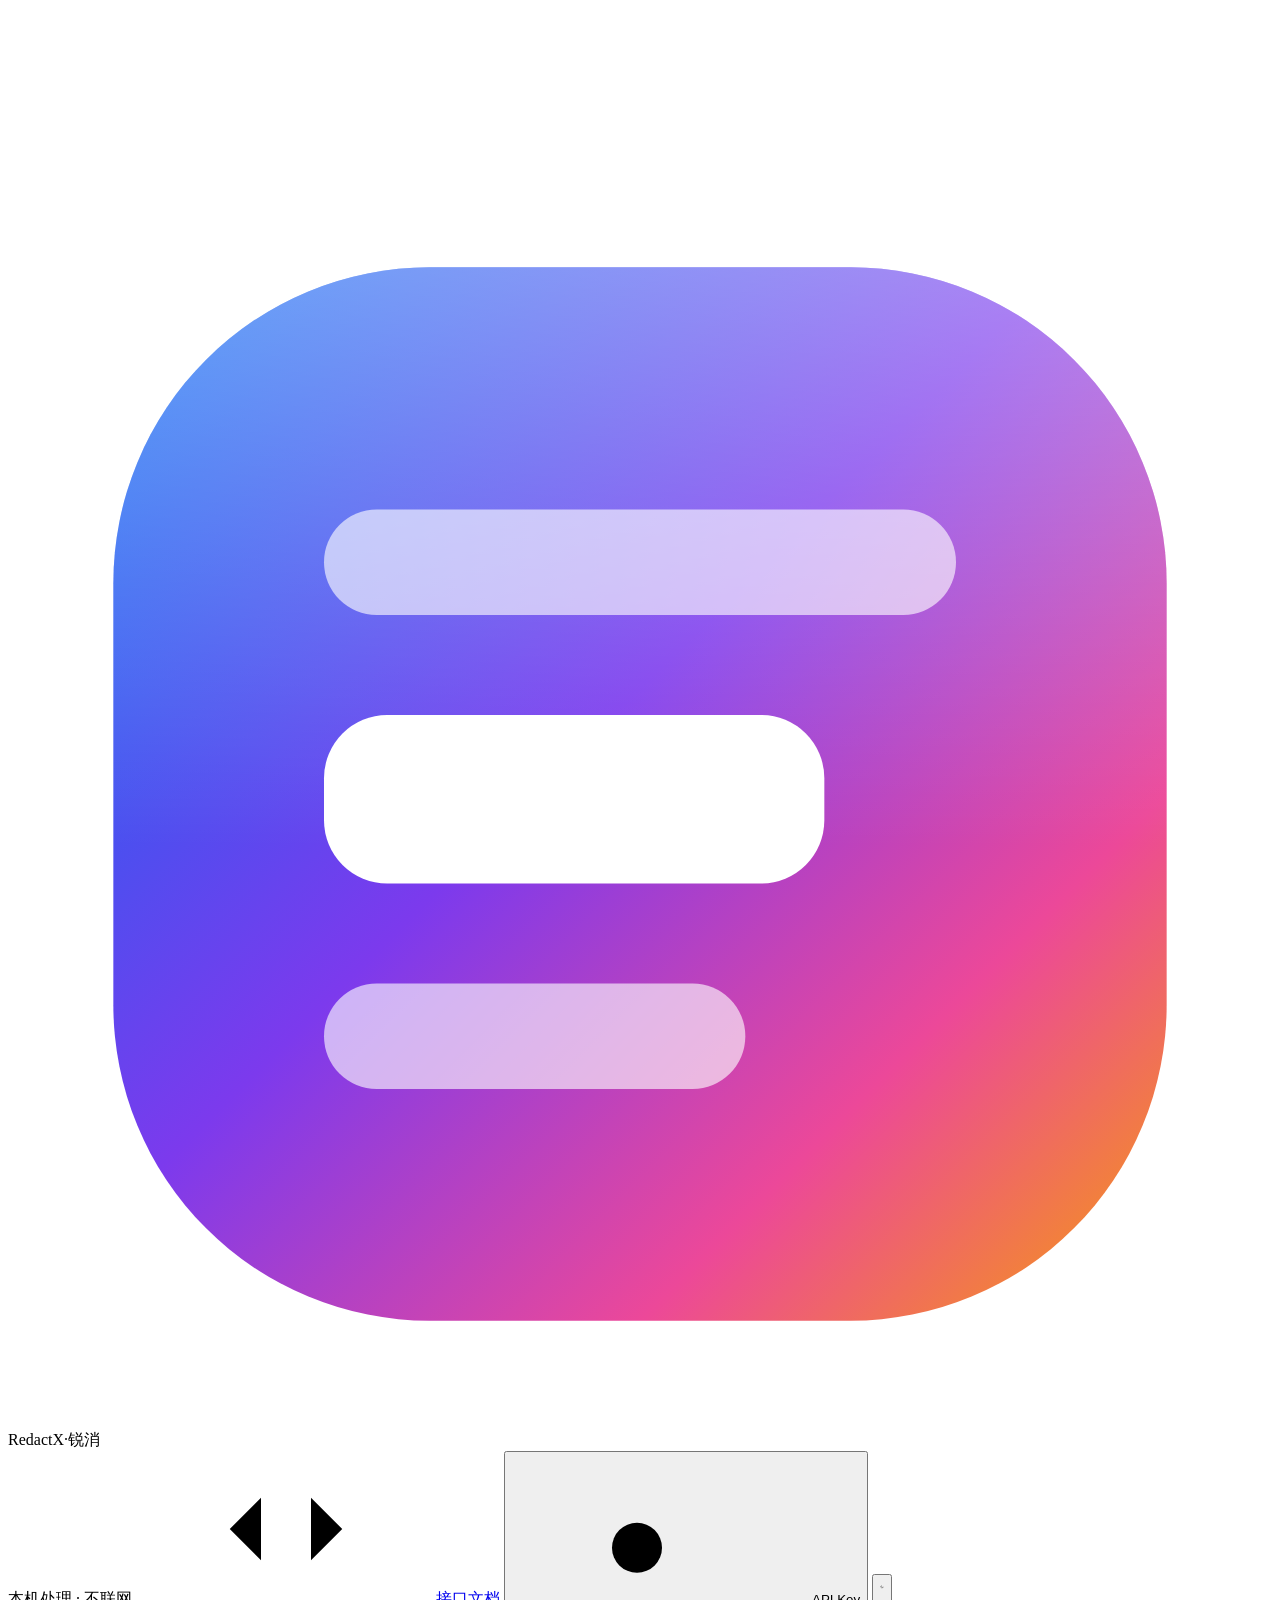
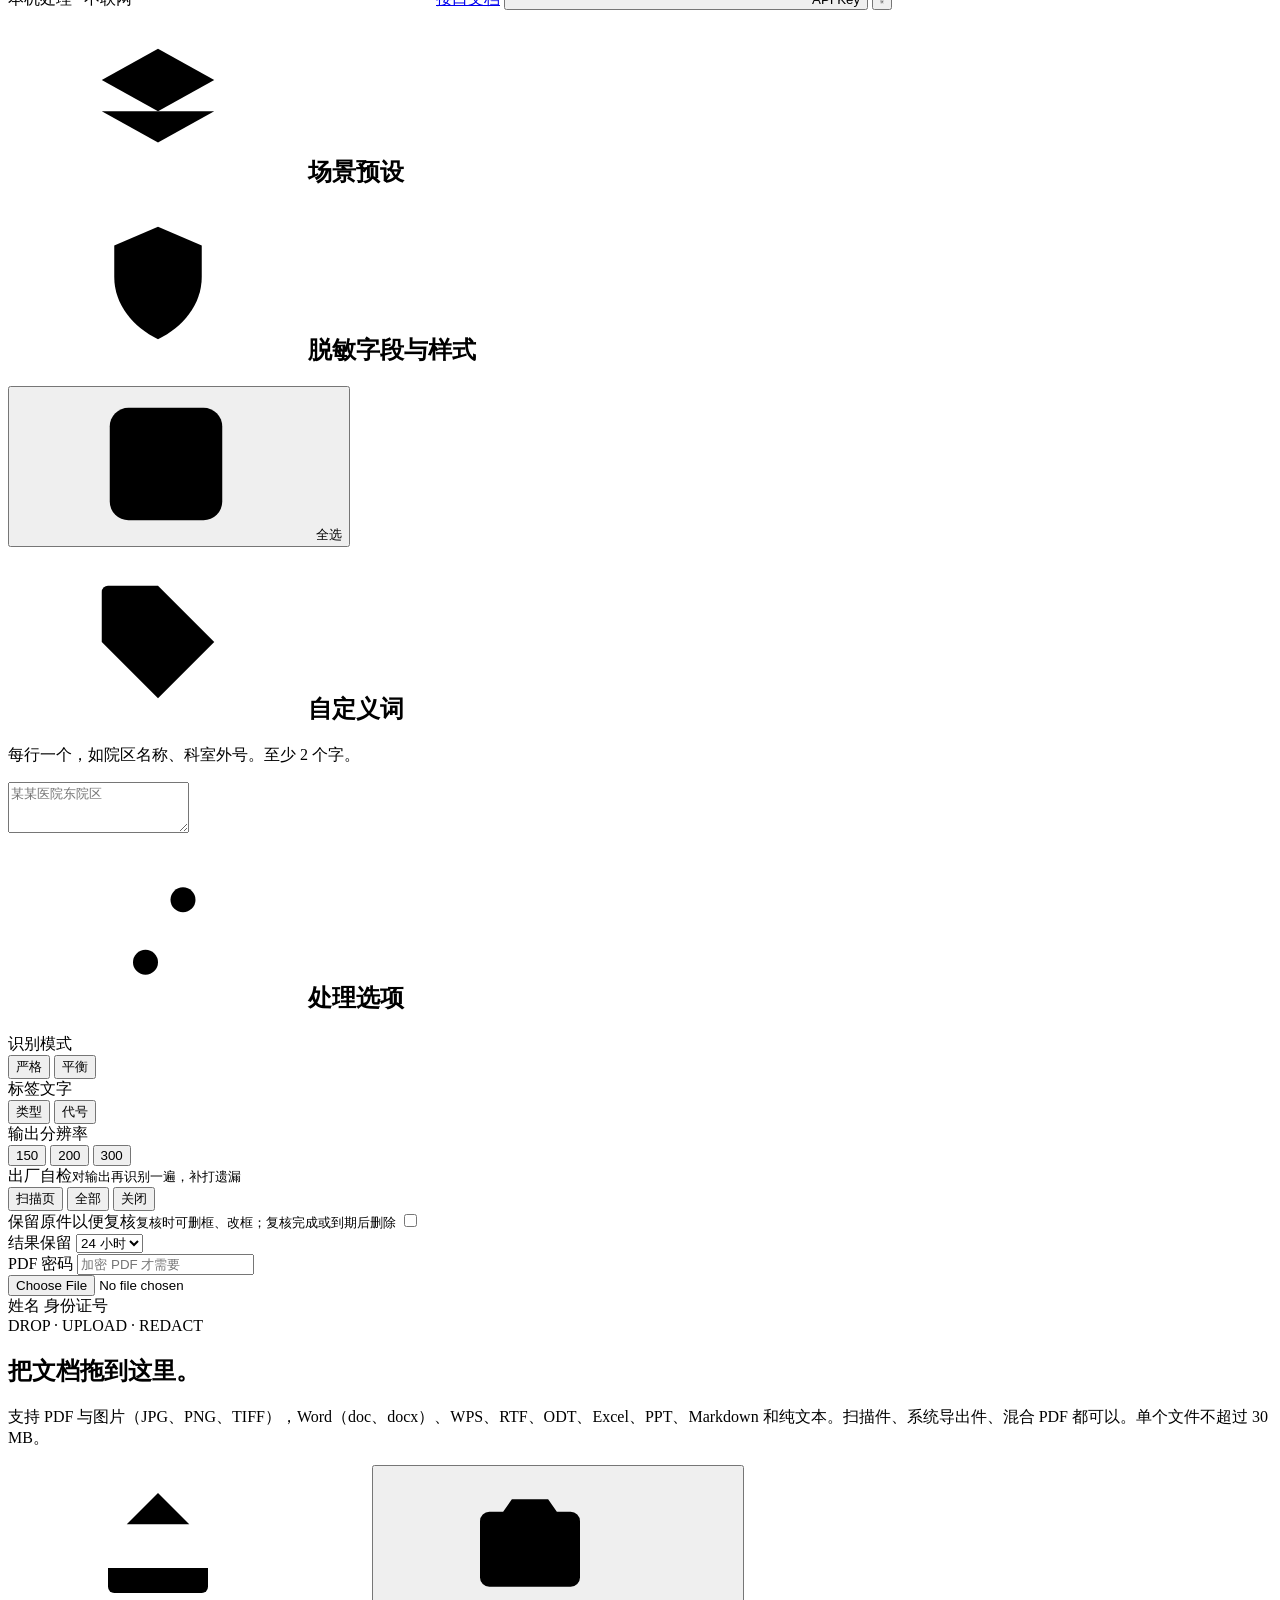
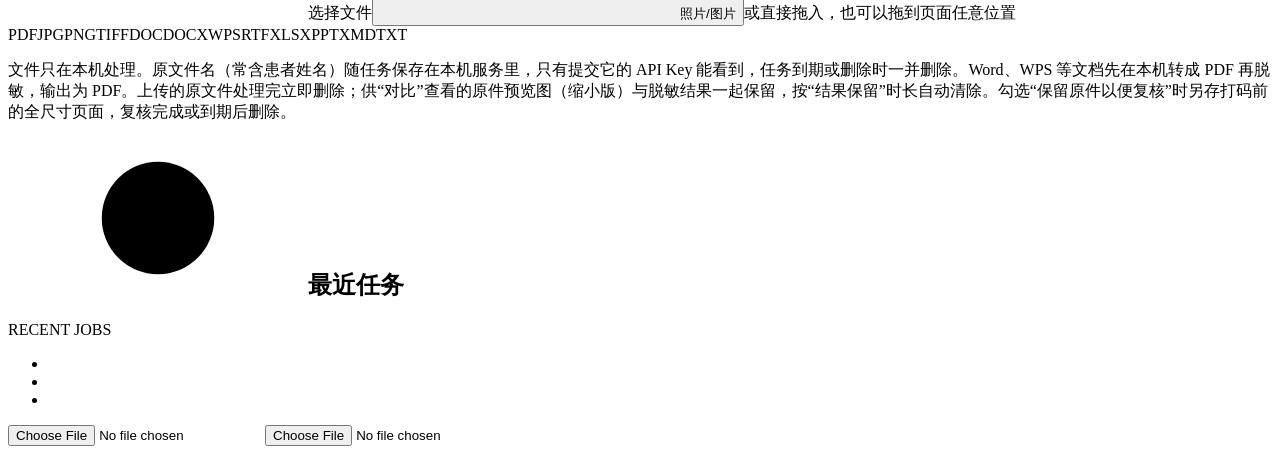
==== commit c08ddbf6: "最近任务：原文件名随任务存在本机服务，各设备同一 Key 都能看到；只给提交者，任务删除时一并删除 Co-Authored-By: Claude Opus 5.5 <noreply@anthropic" ====
--- a/web/index.html
+++ b/web/index.html
@@ -153,7 +153,7 @@
         <p>支持 PDF 与图片（JPG、PNG、TIFF），Word（doc、docx）、WPS、RTF、ODT、Excel、PPT、Markdown 和纯文本。扫描件、系统导出件、混合 PDF 都可以。单个文件不超过 <span id="max-mb" class="num">30</span> MB。</p>
         <div class="cta-row"><label for="file" id="pick" class="btn primary lg" role="button" tabindex="0"><svg class="ic" aria-hidden="true"><use href="#i-upload"/></svg>选择文件</label><button type="button" id="pick-img" class="btn lg touch-only" aria-haspopup="dialog"><svg class="ic" aria-hidden="true"><use href="#i-camera"/></svg>照片/图片</button><span class="cta-hint">或直接拖入，也可以拖到页面任意位置</span></div>
         <div class="formats" aria-hidden="true"><span>PDF</span><span>JPG</span><span>PNG</span><span>TIFF</span><span>DOC</span><span>DOCX</span><span>WPS</span><span>RTF</span><span>XLSX</span><span>PPTX</span><span>MD</span><span>TXT</span></div>
-        <p class="drop-note">文件只在本机处理。服务端不保存原文件名（常含患者姓名），最近任务里的文件名只记在本浏览器里。Word、WPS 等文档先在本机转成 PDF 再脱敏，输出为 PDF。上传的原文件处理完立即删除；供“对比”查看的原件预览图（缩小版）与脱敏结果一起保留，按“结果保留”时长自动清除。勾选“保留原件以便复核”时另存打码前的全尺寸页面，复核完成或到期后删除。</p>
+        <p class="drop-note">文件只在本机处理。原文件名（常含患者姓名）随任务保存在本机服务里，只有提交它的 API Key 能看到，任务到期或删除时一并删除。Word、WPS 等文档先在本机转成 PDF 再脱敏，输出为 PDF。上传的原文件处理完立即删除；供“对比”查看的原件预览图（缩小版）与脱敏结果一起保留，按“结果保留”时长自动清除。勾选“保留原件以便复核”时另存打码前的全尺寸页面，复核完成或到期后删除。</p>
       </div>
     </section>
 
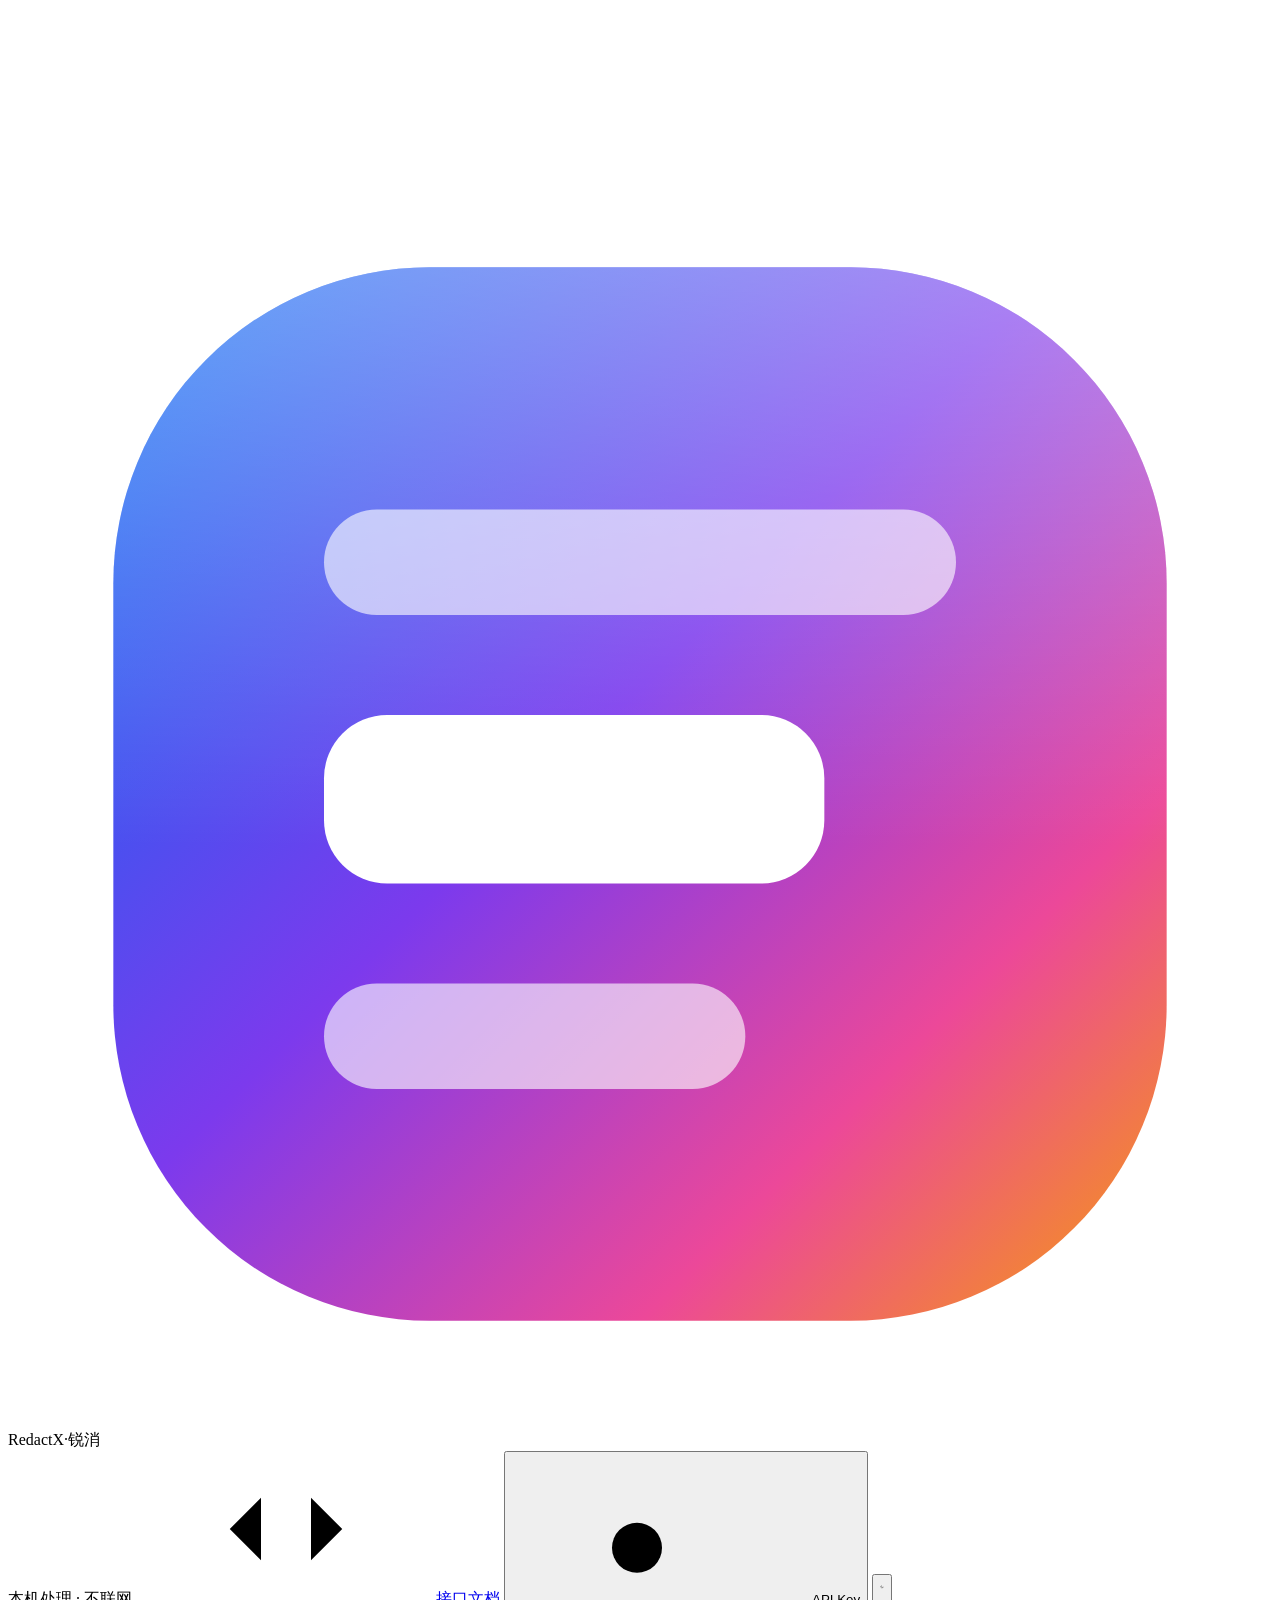
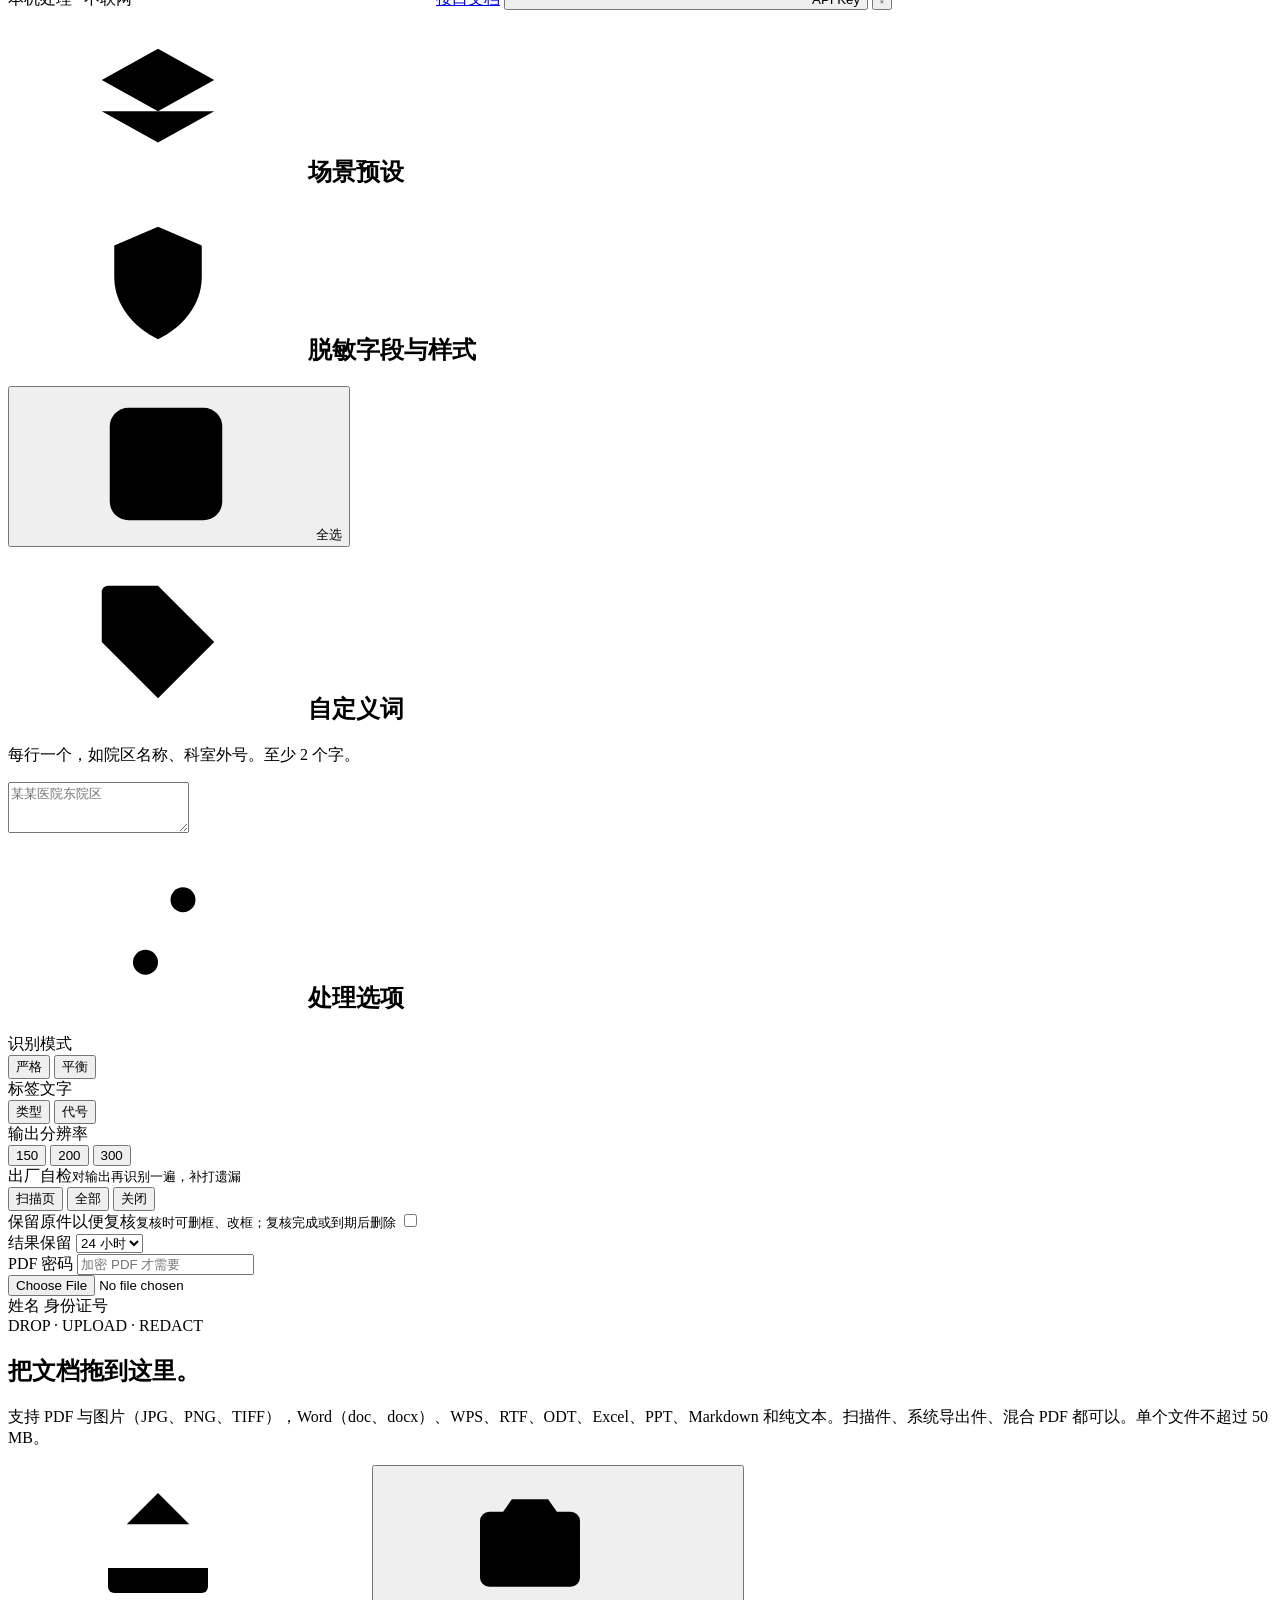
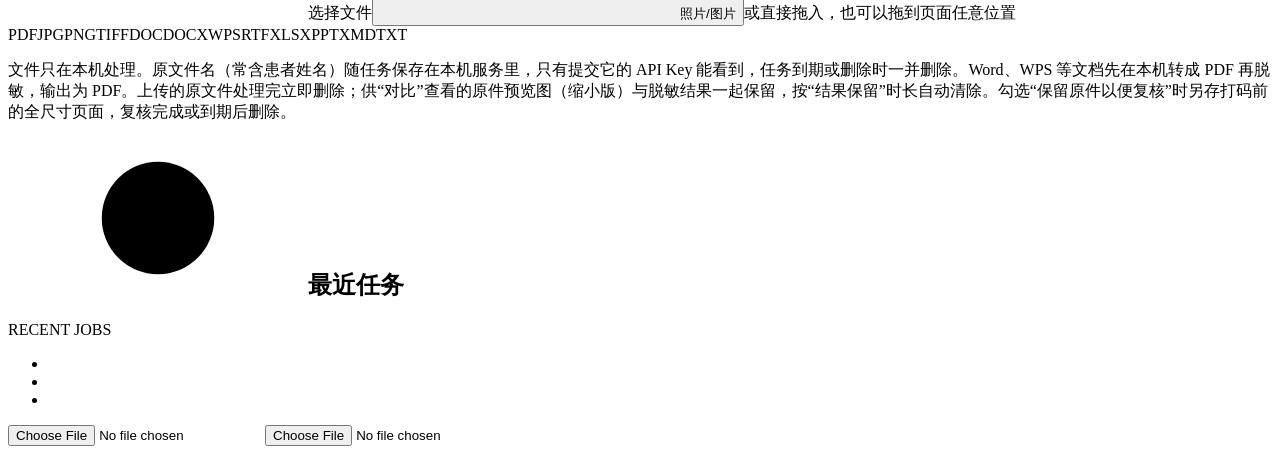
==== commit 7d52d2eb: "单个文件上传上限由 30 MB 改为 50 MB Co-Authored-By: Claude Opus 5.5 <noreply@anthropic.com>" ====
--- a/web/index.html
+++ b/web/index.html
@@ -150,7 +150,7 @@
       <div class="drop-text">
         <span class="eyebrow">DROP · UPLOAD · REDACT</span>
         <h1>把文档拖到这里。</h1>
-        <p>支持 PDF 与图片（JPG、PNG、TIFF），Word（doc、docx）、WPS、RTF、ODT、Excel、PPT、Markdown 和纯文本。扫描件、系统导出件、混合 PDF 都可以。单个文件不超过 <span id="max-mb" class="num">30</span> MB。</p>
+        <p>支持 PDF 与图片（JPG、PNG、TIFF），Word（doc、docx）、WPS、RTF、ODT、Excel、PPT、Markdown 和纯文本。扫描件、系统导出件、混合 PDF 都可以。单个文件不超过 <span id="max-mb" class="num">50</span> MB。</p>
         <div class="cta-row"><label for="file" id="pick" class="btn primary lg" role="button" tabindex="0"><svg class="ic" aria-hidden="true"><use href="#i-upload"/></svg>选择文件</label><button type="button" id="pick-img" class="btn lg touch-only" aria-haspopup="dialog"><svg class="ic" aria-hidden="true"><use href="#i-camera"/></svg>照片/图片</button><span class="cta-hint">或直接拖入，也可以拖到页面任意位置</span></div>
         <div class="formats" aria-hidden="true"><span>PDF</span><span>JPG</span><span>PNG</span><span>TIFF</span><span>DOC</span><span>DOCX</span><span>WPS</span><span>RTF</span><span>XLSX</span><span>PPTX</span><span>MD</span><span>TXT</span></div>
         <p class="drop-note">文件只在本机处理。原文件名（常含患者姓名）随任务保存在本机服务里，只有提交它的 API Key 能看到，任务到期或删除时一并删除。Word、WPS 等文档先在本机转成 PDF 再脱敏，输出为 PDF。上传的原文件处理完立即删除；供“对比”查看的原件预览图（缩小版）与脱敏结果一起保留，按“结果保留”时长自动清除。勾选“保留原件以便复核”时另存打码前的全尺寸页面，复核完成或到期后删除。</p>
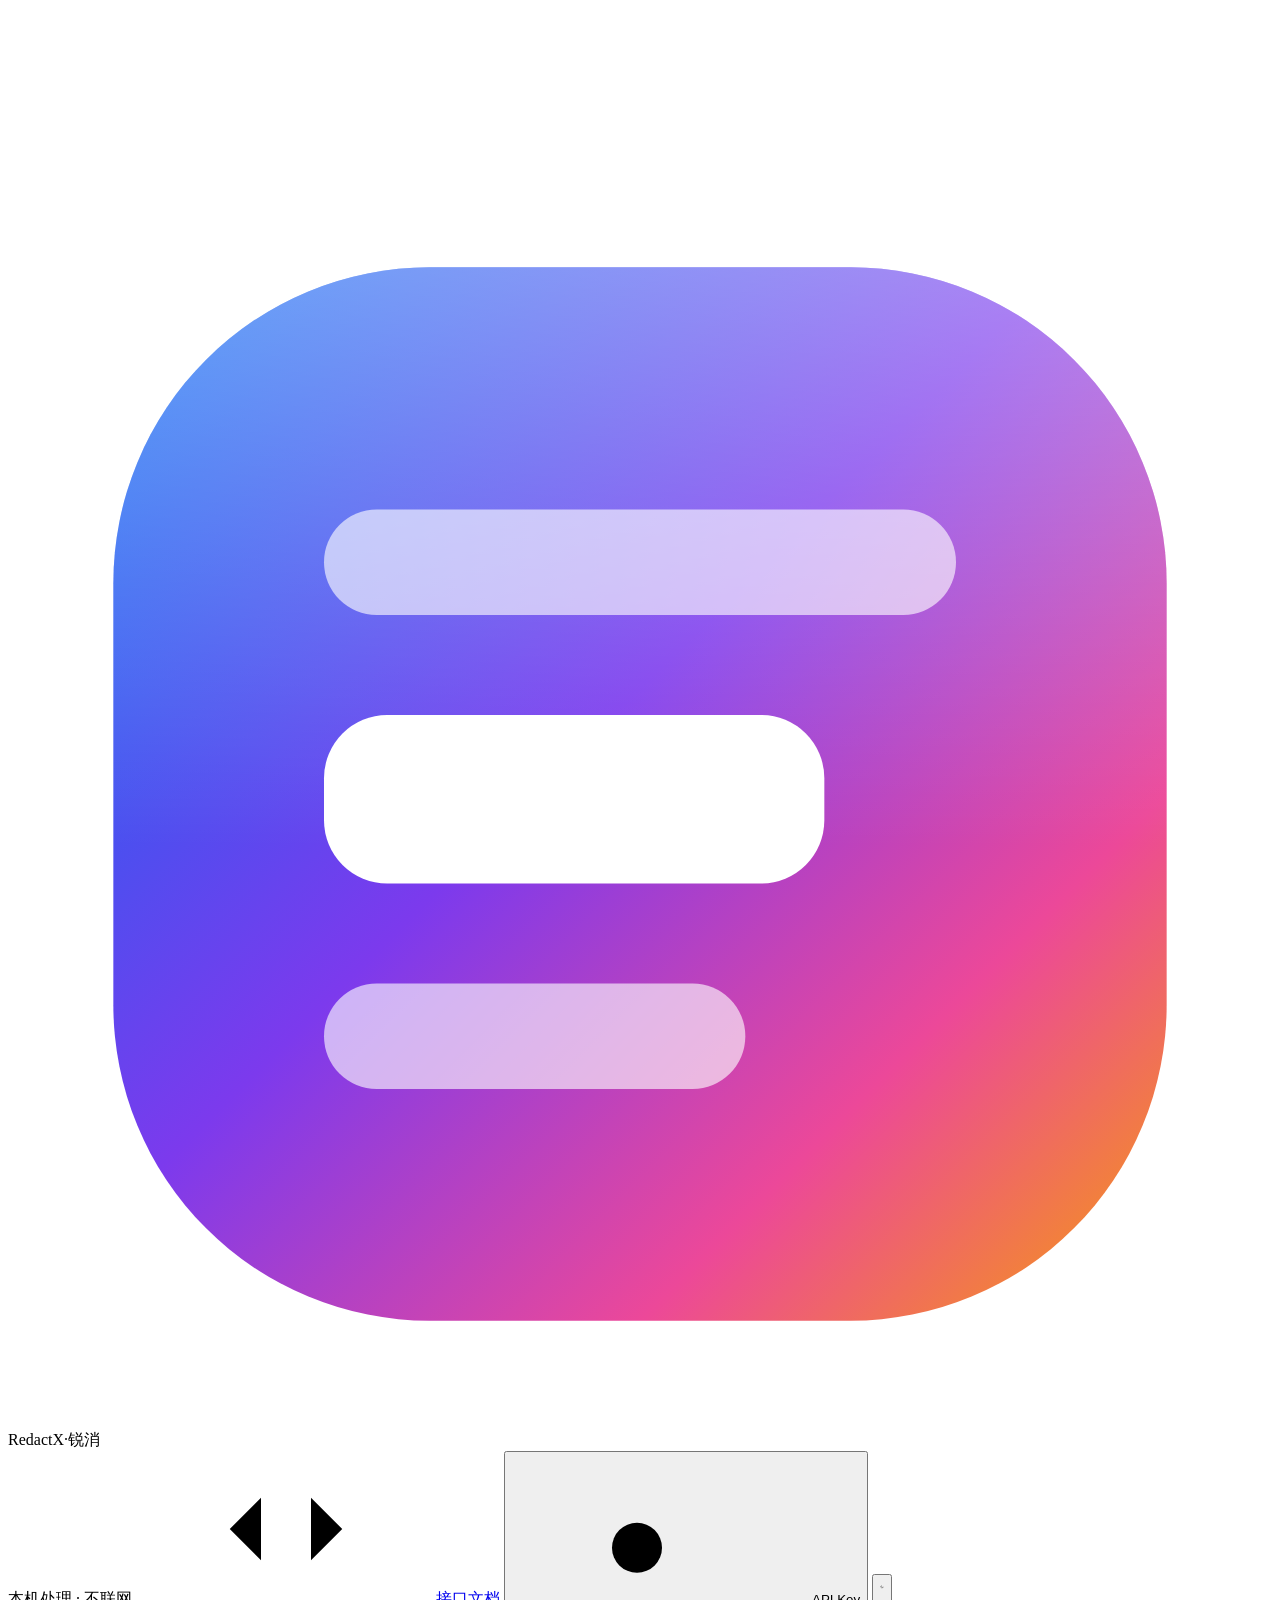
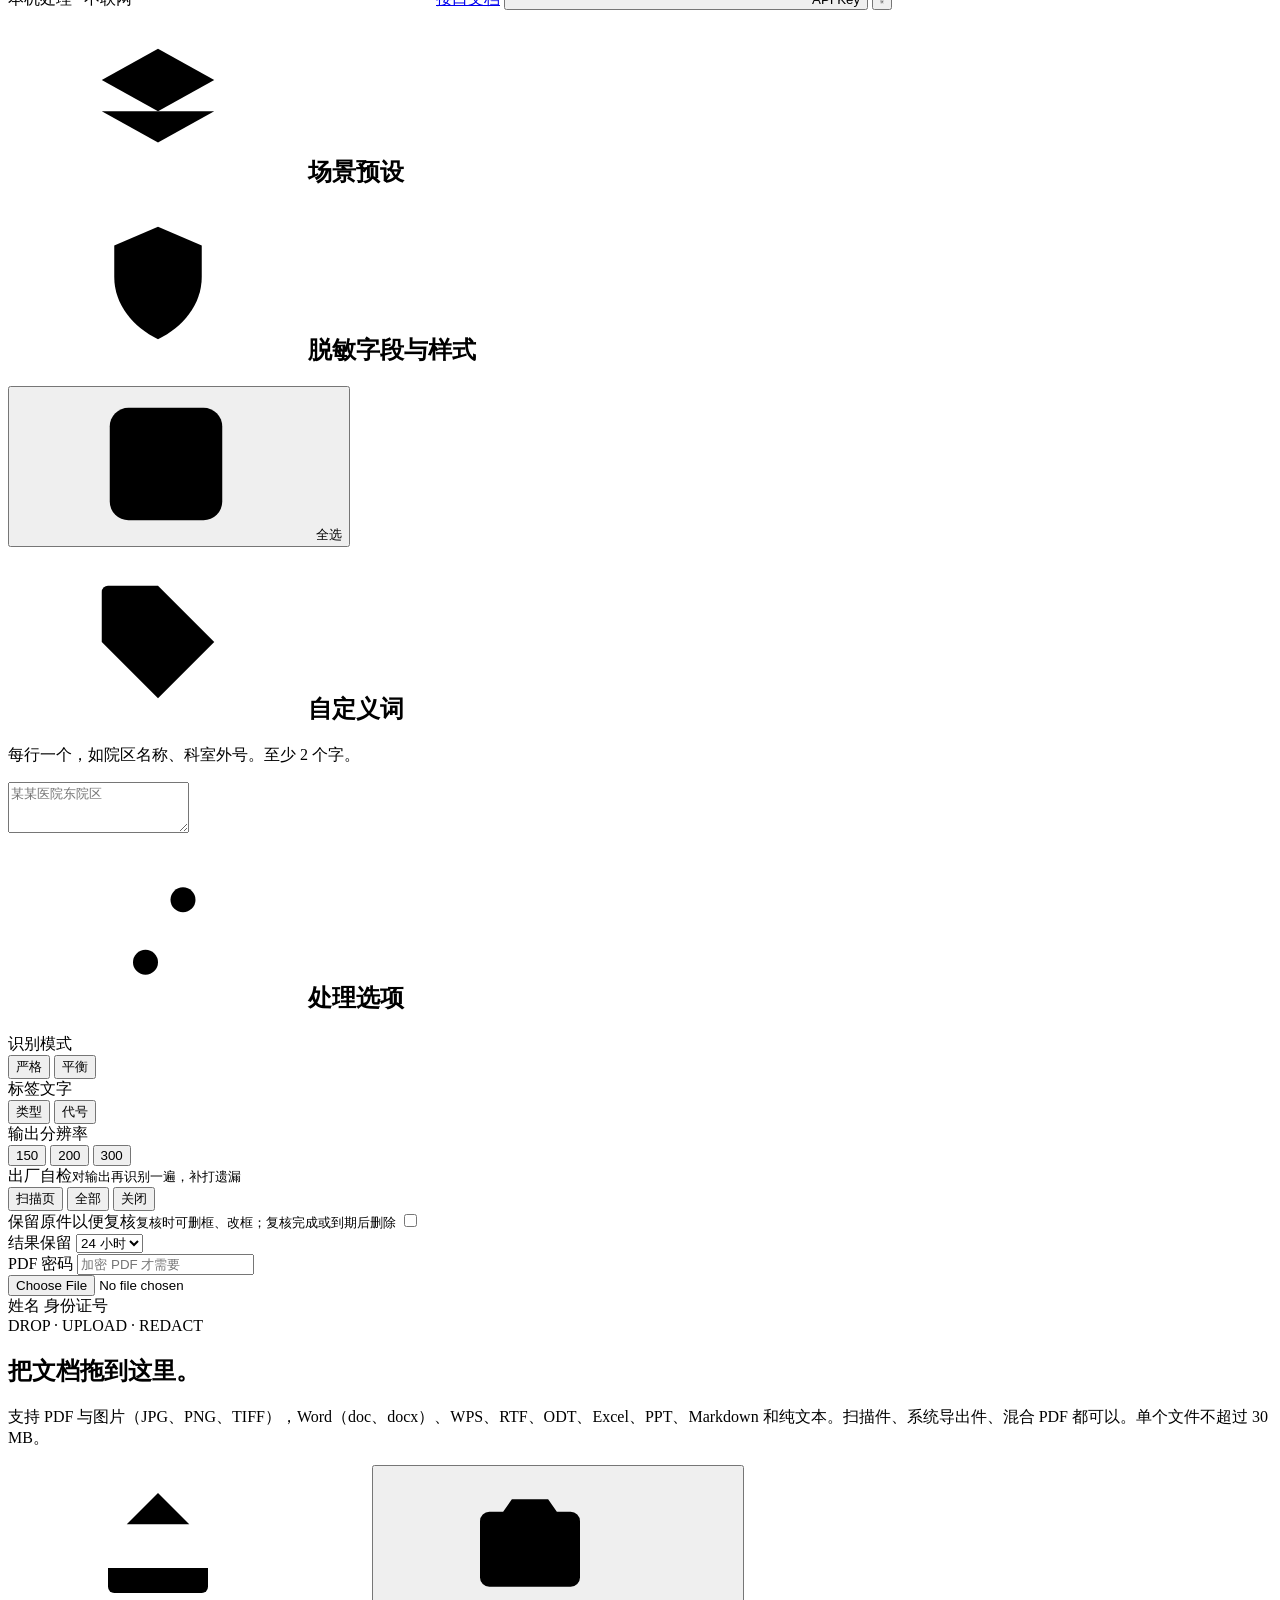
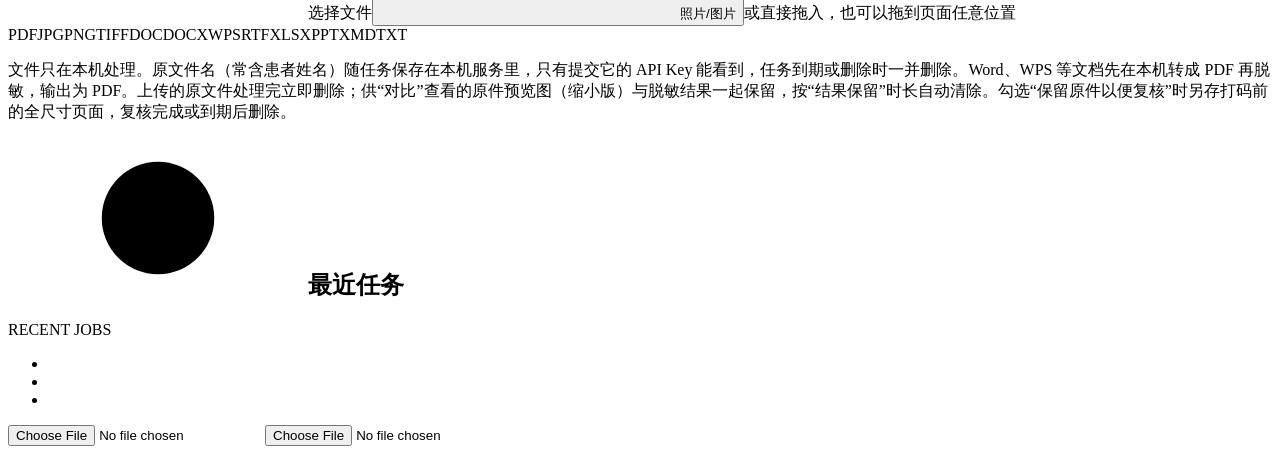
==== commit 159b14d7: "上传上限改回 30 MB；下载脱敏文件显示进度并按原文件名命名；最近任务里失败的任务可直接删除 Co-Authored-By: Claude Opus 5.5 <noreply@anthropic.c" ====
--- a/web/index.html
+++ b/web/index.html
@@ -150,7 +150,7 @@
       <div class="drop-text">
         <span class="eyebrow">DROP · UPLOAD · REDACT</span>
         <h1>把文档拖到这里。</h1>
-        <p>支持 PDF 与图片（JPG、PNG、TIFF），Word（doc、docx）、WPS、RTF、ODT、Excel、PPT、Markdown 和纯文本。扫描件、系统导出件、混合 PDF 都可以。单个文件不超过 <span id="max-mb" class="num">50</span> MB。</p>
+        <p>支持 PDF 与图片（JPG、PNG、TIFF），Word（doc、docx）、WPS、RTF、ODT、Excel、PPT、Markdown 和纯文本。扫描件、系统导出件、混合 PDF 都可以。单个文件不超过 <span id="max-mb" class="num">30</span> MB。</p>
         <div class="cta-row"><label for="file" id="pick" class="btn primary lg" role="button" tabindex="0"><svg class="ic" aria-hidden="true"><use href="#i-upload"/></svg>选择文件</label><button type="button" id="pick-img" class="btn lg touch-only" aria-haspopup="dialog"><svg class="ic" aria-hidden="true"><use href="#i-camera"/></svg>照片/图片</button><span class="cta-hint">或直接拖入，也可以拖到页面任意位置</span></div>
         <div class="formats" aria-hidden="true"><span>PDF</span><span>JPG</span><span>PNG</span><span>TIFF</span><span>DOC</span><span>DOCX</span><span>WPS</span><span>RTF</span><span>XLSX</span><span>PPTX</span><span>MD</span><span>TXT</span></div>
         <p class="drop-note">文件只在本机处理。原文件名（常含患者姓名）随任务保存在本机服务里，只有提交它的 API Key 能看到，任务到期或删除时一并删除。Word、WPS 等文档先在本机转成 PDF 再脱敏，输出为 PDF。上传的原文件处理完立即删除；供“对比”查看的原件预览图（缩小版）与脱敏结果一起保留，按“结果保留”时长自动清除。勾选“保留原件以便复核”时另存打码前的全尺寸页面，复核完成或到期后删除。</p>
@@ -169,7 +169,7 @@
         <div class="job-actions">
           <button type="button" class="btn ghost" id="btn-new"><svg class="ic" aria-hidden="true"><use href="#i-file-plus"/></svg>处理新文件</button>
           <button type="button" class="btn ghost danger" id="btn-delete" hidden><svg class="ic" aria-hidden="true"><use href="#i-trash"/></svg>删除结果</button>
-          <a class="btn primary" id="btn-download" hidden><svg class="ic" aria-hidden="true"><use href="#i-download"/></svg>下载脱敏文件</a>
+          <a class="btn primary" id="btn-download" hidden><svg class="ic" aria-hidden="true"><use href="#i-download"/></svg><span class="dl-text">下载脱敏文件</span></a>
         </div>
       </div>
 
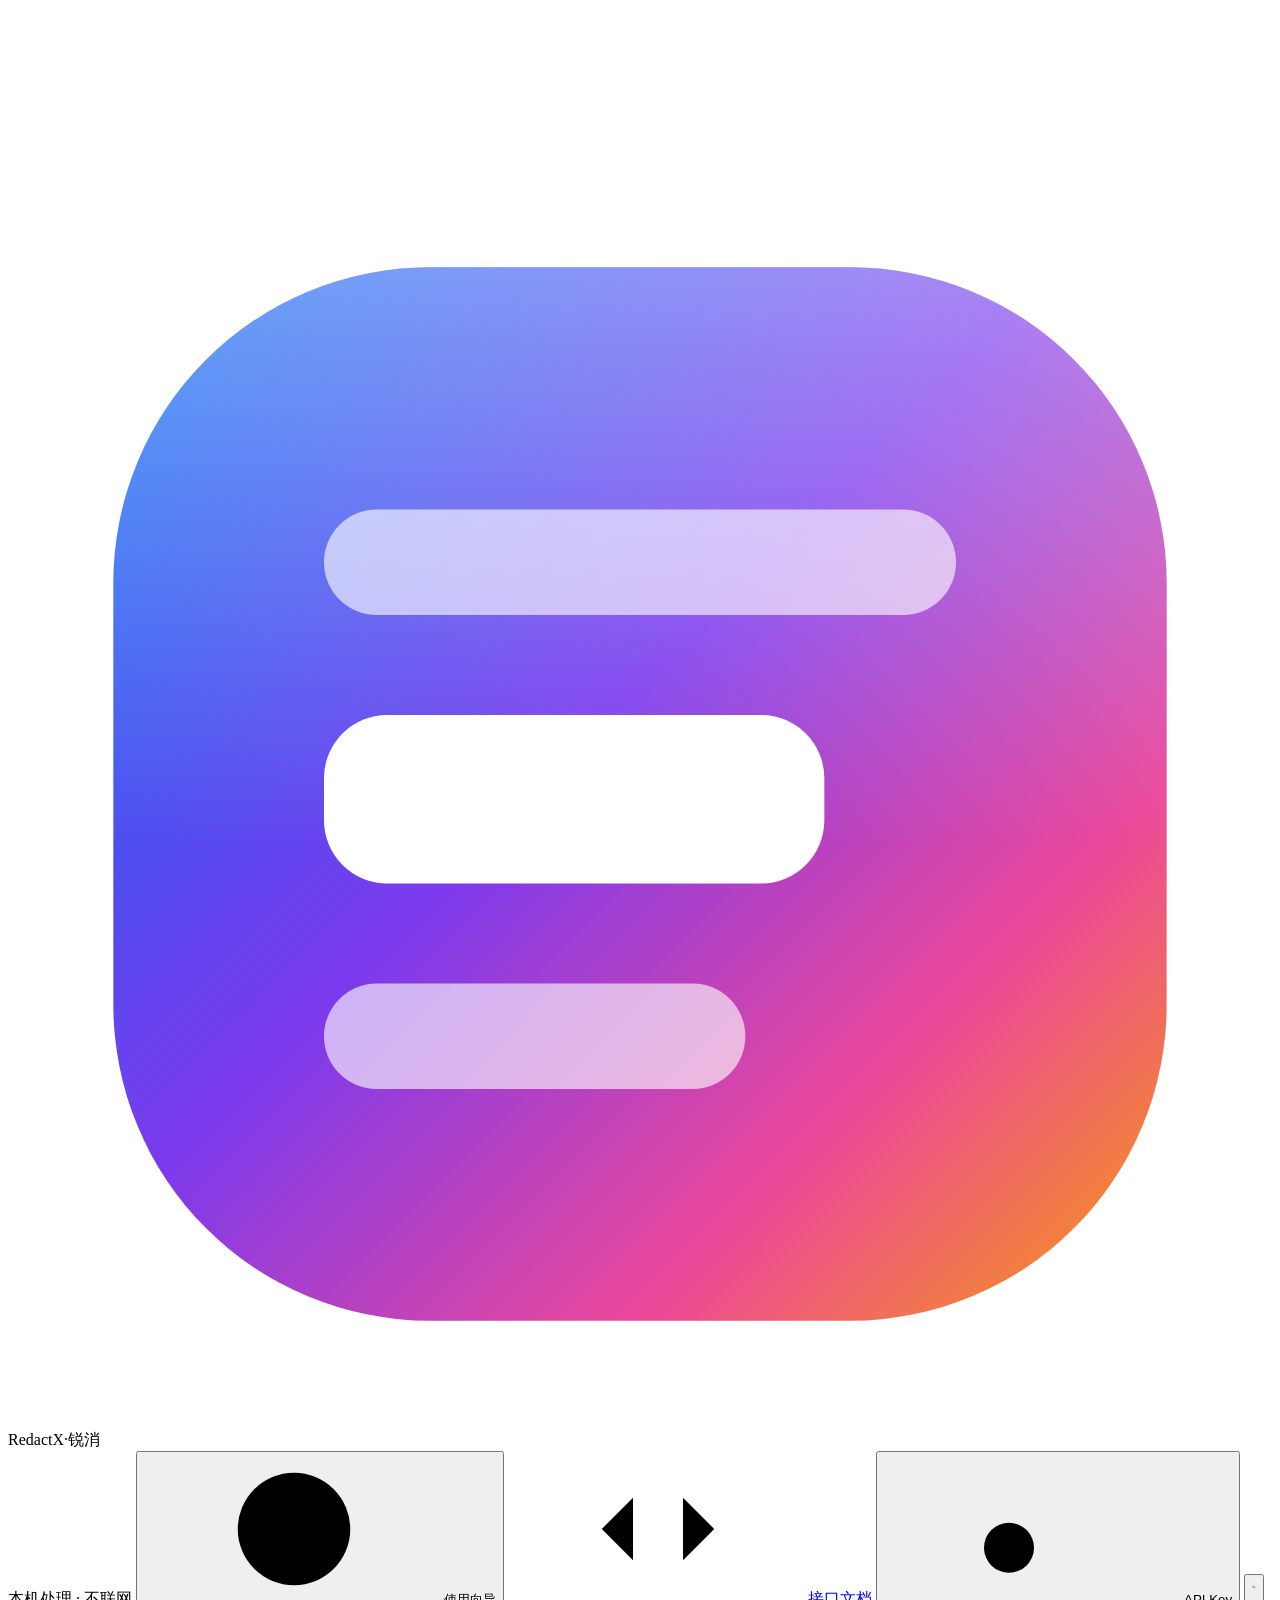
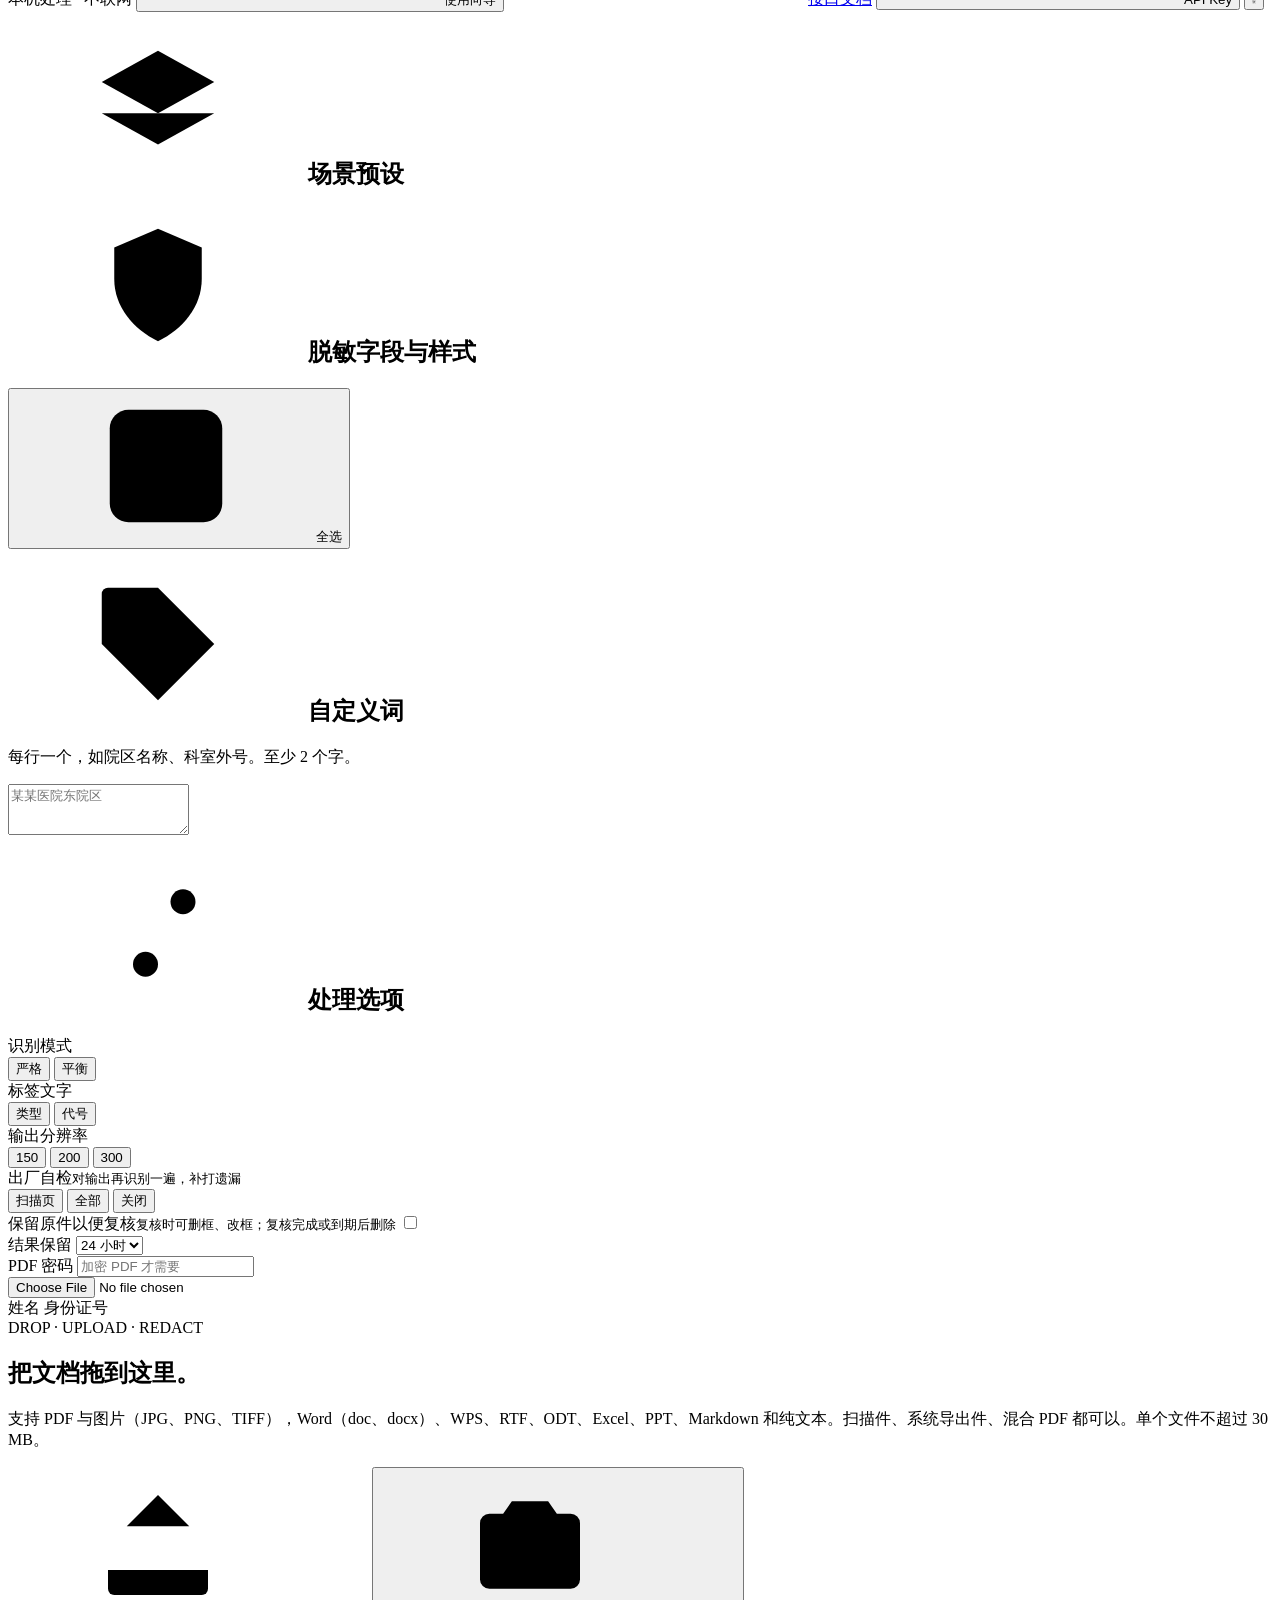
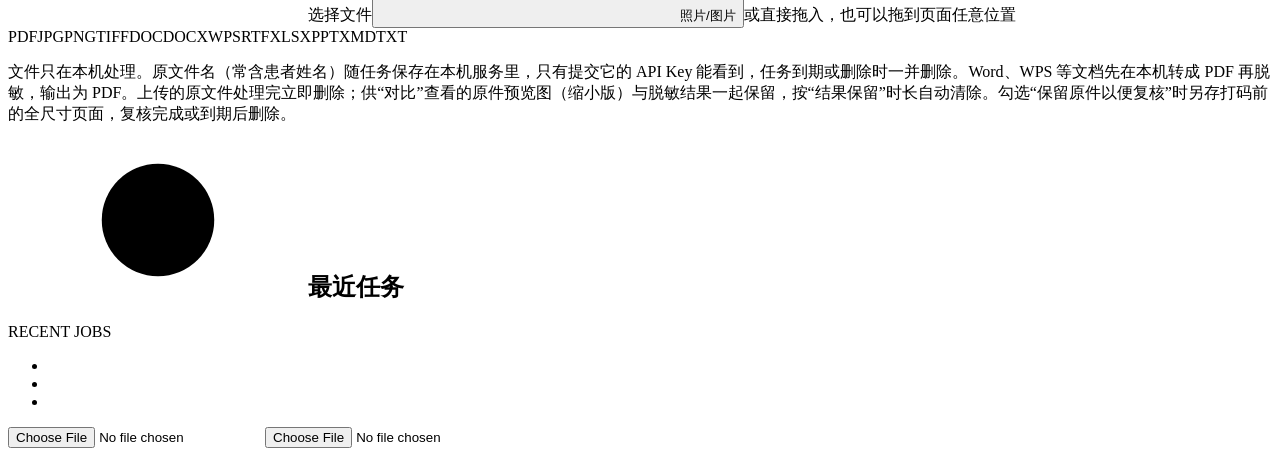
==== commit 00438e72: "使用向导：第一次打开控制台时自动出现，顶栏“使用向导”随时再看；液态玻璃卡片、弹簧动效 聚光框依次圈出场景预设、脱敏字段、自定义词、处理选项、上传区与最近任务（没有任务时跳过）， 结果页的对比、复核、" ====
--- a/web/index.html
+++ b/web/index.html
@@ -7,6 +7,7 @@
 <link rel="icon" href="data:image/svg+xml,%3Csvg viewBox='0 0 24 24' xmlns='http://www.w3.org/2000/svg'%3E%3Cdefs%3E%3ClinearGradient id='f-g' x1='2' y1='2' x2='22' y2='22' gradientUnits='userSpaceOnUse'%3E%3Cstop offset='0' stop-color='%230070F3'/%3E%3Cstop offset='.45' stop-color='%237C3AED'/%3E%3Cstop offset='.75' stop-color='%23EC4899'/%3E%3Cstop offset='1' stop-color='%23F59E0B'/%3E%3C/linearGradient%3E%3ClinearGradient id='f-s' x1='12' y1='2' x2='12' y2='13' gradientUnits='userSpaceOnUse'%3E%3Cstop offset='0' stop-color='%23fff' stop-opacity='.38'/%3E%3Cstop offset='1' stop-color='%23fff' stop-opacity='0'/%3E%3C/linearGradient%3E%3C/defs%3E%3Crect x='2' y='2' width='20' height='20' rx='6' fill='url(%23f-g)'/%3E%3Crect x='2' y='2' width='20' height='20' rx='6' fill='url(%23f-s)'/%3E%3Crect x='6' y='6.6' width='12' height='2' rx='1' fill='%23fff' fill-opacity='.62'/%3E%3Crect x='6' y='10.5' width='9.5' height='3.2' rx='1.2' fill='%23fff'/%3E%3Crect x='6' y='15.6' width='8' height='2' rx='1' fill='%23fff' fill-opacity='.62'/%3E%3C/svg%3E">
 <script src="/static/theme.js"></script>
 <link rel="stylesheet" href="/static/app.css">
+<link rel="stylesheet" href="/static/tour.css">
 </head>
 <body>
 <!-- 图标：线条风格，随文字颜色变化，不加载外部资源 -->
@@ -43,6 +44,7 @@
   <symbol id="i-plus-square" viewBox="0 0 24 24"><rect x="4" y="4" width="16" height="16" rx="2"/><path d="M12 8.5v7M8.5 12h7"/></symbol>
   <symbol id="i-camera" viewBox="0 0 24 24"><path d="M4 8.5A1.5 1.5 0 0 1 5.5 7h2.2l1.4-2h5.8l1.4 2h2.2A1.5 1.5 0 0 1 20 8.5v9a1.5 1.5 0 0 1-1.5 1.5h-13A1.5 1.5 0 0 1 4 17.5z"/><circle cx="12" cy="12.5" r="3.5"/></symbol>
   <symbol id="i-image" viewBox="0 0 24 24"><rect x="4" y="5" width="16" height="14" rx="2"/><circle cx="9" cy="10" r="1.6"/><path d="M20 16l-4.5-4.5L8 19"/></symbol>
+  <symbol id="i-compass" viewBox="0 0 24 24"><circle cx="12" cy="12" r="9"/><path d="m15.5 8.5-2.2 4.8-4.8 2.2 2.2-4.8 4.8-2.2Z"/></symbol>
   <symbol id="i-fit" viewBox="0 0 24 24"><path d="M4 9V5a1 1 0 0 1 1-1h4M15 4h4a1 1 0 0 1 1 1v4M20 15v4a1 1 0 0 1-1 1h-4M9 20H5a1 1 0 0 1-1-1v-4"/></symbol>
 </defs></svg>
 <header class="topbar">
@@ -52,6 +54,7 @@
   </div>
   <div class="topbar-right">
     <span class="chip-local" title="所有识别与打码都在这台机器上完成，不调用外部模型"><i></i>本机处理 · 不联网</span>
+    <button class="toplink" id="btn-tour" type="button" aria-label="使用向导" title="使用向导"><svg class="ic" aria-hidden="true"><use href="#i-compass"/></svg><span class="tl-text">使用向导</span></button>
     <a class="toplink" href="/docs" target="_blank" rel="noopener" aria-label="接口文档" title="接口文档"><svg class="ic" aria-hidden="true"><use href="#i-code"/></svg><span class="tl-text">接口文档</span></a>
     <button class="nav-btn" id="btn-key" type="button" aria-label="API Key"><svg class="ic" aria-hidden="true"><use href="#i-key"/></svg><i class="key-dot" aria-hidden="true"></i><span id="btn-key-text" class="tl-text">API Key</span></button>
     <button class="theme-btn" id="btn-theme" type="button" aria-label="切换到深色主题" title="切换到深色主题">
@@ -303,6 +306,7 @@
 <div class="toast" id="toast" role="status" aria-live="polite"></div>
 <script src="/static/dom.js"></script>
 <script src="/static/ui.js"></script>
+<script src="/static/tour.js"></script>
 <script src="/static/app.js"></script>
 </body>
 </html>
